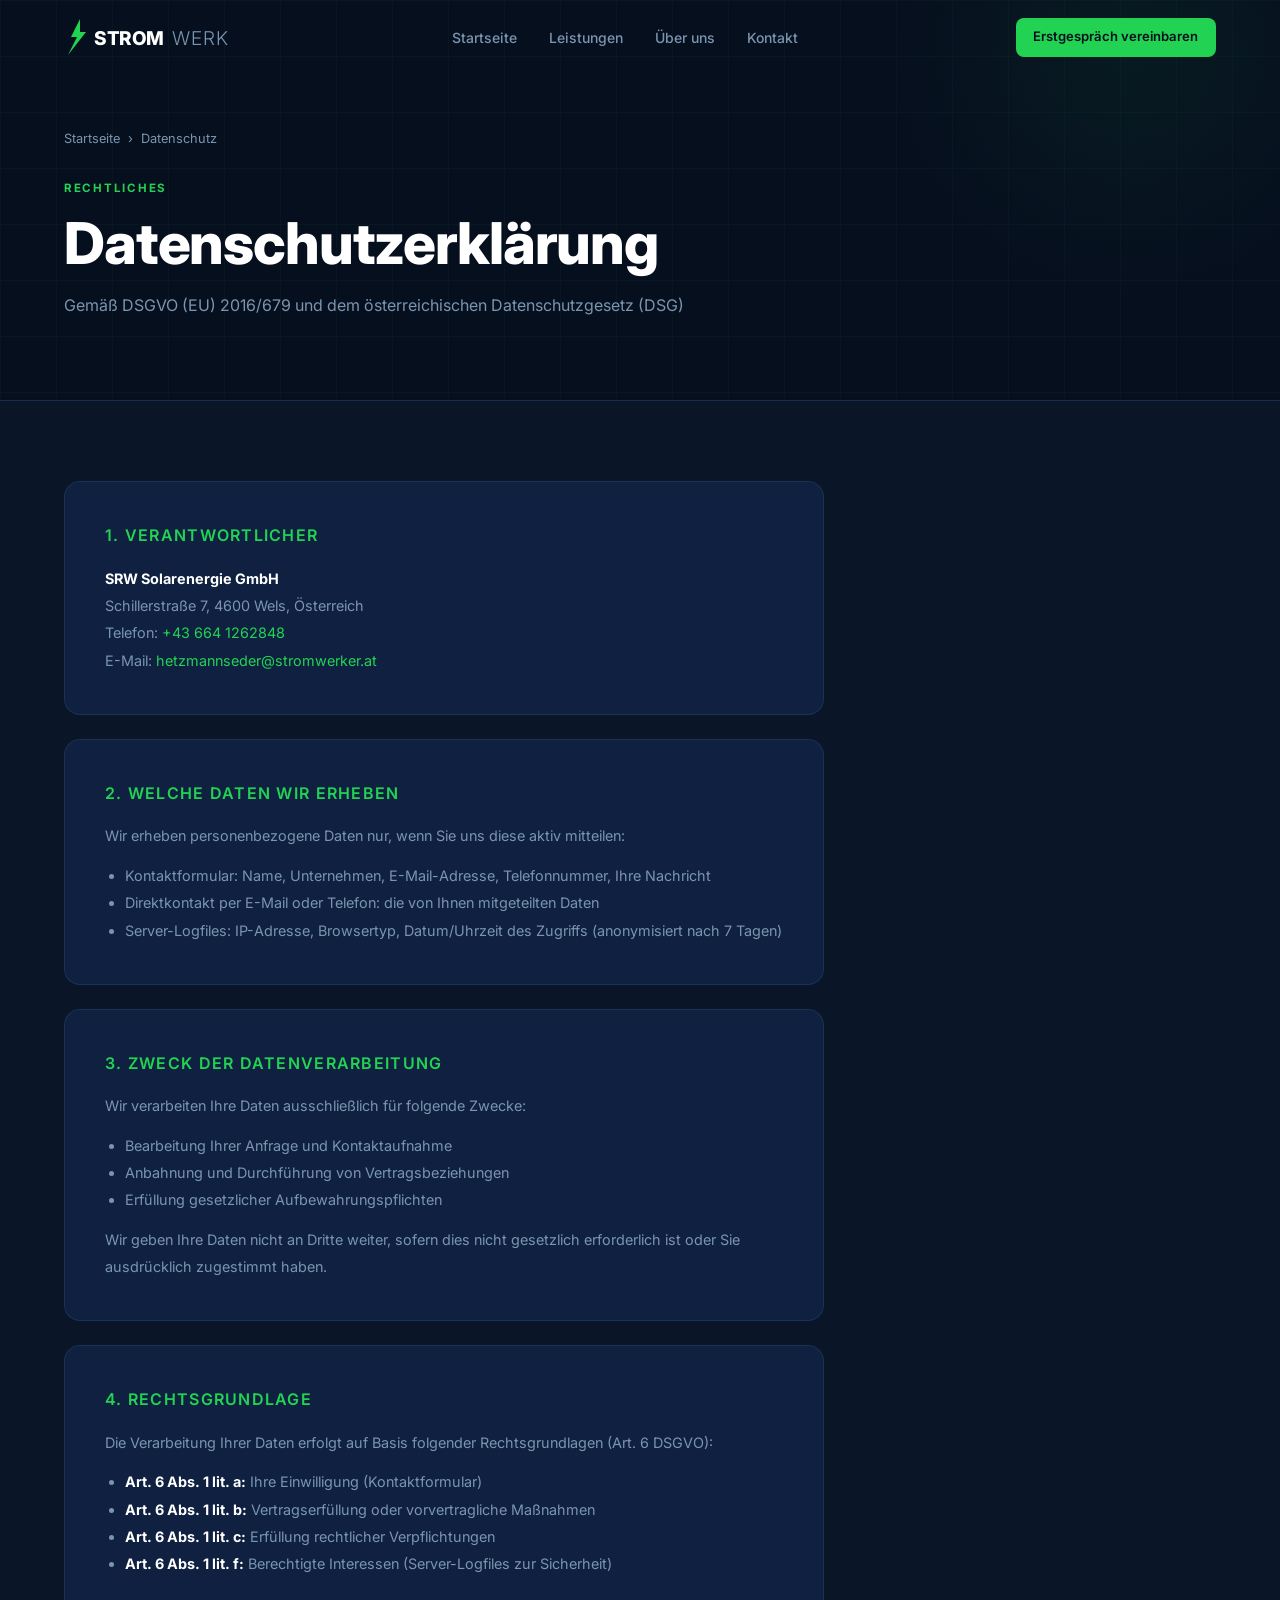
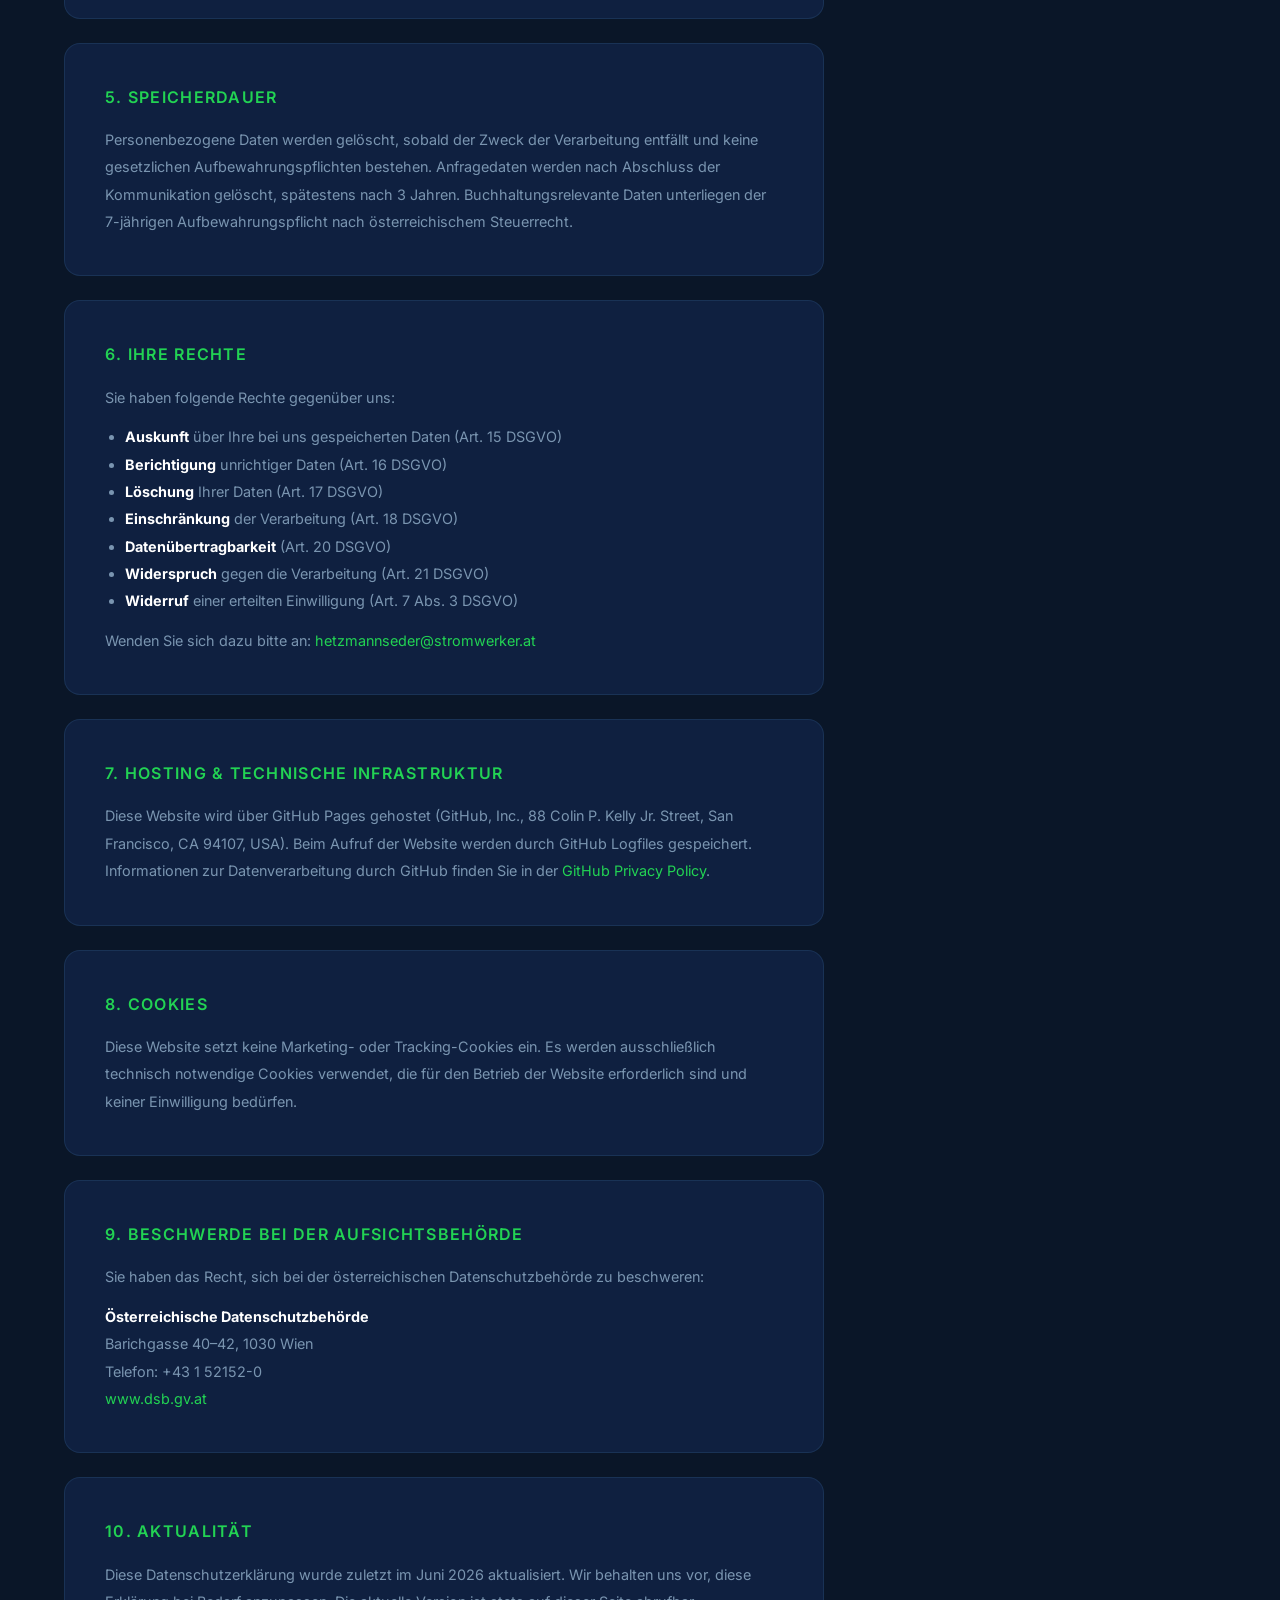
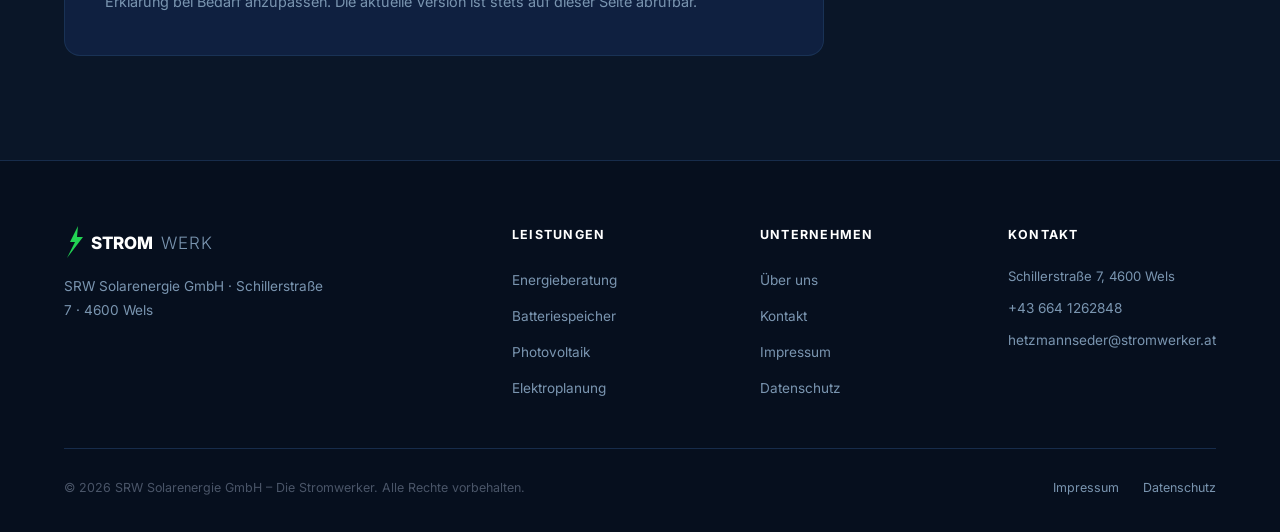
==== datenschutz.html @ 0c124a94 "Initial STROMWERK website" ====
<!DOCTYPE html>
<html lang="de">
<head>
  <meta charset="UTF-8">
  <meta name="viewport" content="width=device-width, initial-scale=1.0">
  <title>Datenschutzerklärung – STROMWERK | SRW Solarenergie GmbH</title>
  <meta name="robots" content="noindex, nofollow">
  <link rel="stylesheet" href="css/style.css">
  <link rel="preconnect" href="https://fonts.googleapis.com">
  <link rel="preconnect" href="https://fonts.gstatic.com" crossorigin>
</head>
<body>

<!-- ── NAVBAR ──────────────────────────────────── -->
<nav class="navbar">
  <div class="container">
    <a href="index.html" class="logo" aria-label="STROMWERK Startseite">
      <svg width="170" height="38" viewBox="0 0 170 38" fill="none" xmlns="http://www.w3.org/2000/svg" aria-hidden="true">
        <polygon points="16,1 7,19 13,19 4,37 22,14 16,14" fill="#22d353"/>
        <text x="30" y="27" font-family="Inter,system-ui,sans-serif" font-weight="800" font-size="19" fill="#ffffff" letter-spacing="-0.5">STROM</text>
        <text x="108" y="27" font-family="Inter,system-ui,sans-serif" font-weight="300" font-size="19" fill="#7a95b0" letter-spacing="1">WERK</text>
      </svg>
    </a>
    <ul class="nav-links">
      <li><a href="index.html">Startseite</a></li>
      <li><a href="leistungen.html">Leistungen</a></li>
      <li><a href="ueber-uns.html">Über uns</a></li>
      <li><a href="kontakt.html">Kontakt</a></li>
    </ul>
    <div class="nav-right">
      <a href="kontakt.html" class="btn btn-primary btn-sm">Erstgespräch vereinbaren</a>
    </div>
    <button class="hamburger" aria-label="Menü öffnen">
      <span></span><span></span><span></span>
    </button>
  </div>
</nav>
<div class="mobile-menu">
  <ul class="nav-links">
    <li><a href="index.html">Startseite</a></li>
    <li><a href="leistungen.html">Leistungen</a></li>
    <li><a href="ueber-uns.html">Über uns</a></li>
    <li><a href="kontakt.html">Kontakt</a></li>
  </ul>
  <a href="kontakt.html" class="btn btn-primary">Erstgespräch vereinbaren</a>
</div>

<!-- ── PAGE HERO ───────────────────────────────── -->
<section class="page-hero">
  <div class="container">
    <div class="breadcrumb">
      <a href="index.html">Startseite</a>
      <span>›</span>
      <span>Datenschutz</span>
    </div>
    <span class="section-label">Rechtliches</span>
    <h1>Datenschutzerklärung</h1>
    <p style="color:var(--text-muted);margin-top:1rem;">Gemäß DSGVO (EU) 2016/679 und dem österreichischen Datenschutzgesetz (DSG)</p>
  </div>
</section>

<!-- ── DATENSCHUTZ CONTENT ─────────────────────── -->
<section style="background:var(--navy-800);">
  <div class="container">
    <div style="max-width:760px;">

      <div class="legal-card">
        <h3>1. Verantwortlicher</h3>
        <p>
          <strong style="color:#fff;">SRW Solarenergie GmbH</strong><br>
          Schillerstraße 7, 4600 Wels, Österreich<br>
          Telefon: <a href="tel:+436641262848">+43 664 1262848</a><br>
          E-Mail: <a href="mailto:hetzmannseder@stromwerker.at">hetzmannseder@stromwerker.at</a>
        </p>
      </div>

      <div class="legal-card">
        <h3>2. Welche Daten wir erheben</h3>
        <p>Wir erheben personenbezogene Daten nur, wenn Sie uns diese aktiv mitteilen:</p>
        <ul style="margin-top:.75rem;">
          <li>Kontaktformular: Name, Unternehmen, E-Mail-Adresse, Telefonnummer, Ihre Nachricht</li>
          <li>Direktkontakt per E-Mail oder Telefon: die von Ihnen mitgeteilten Daten</li>
          <li>Server-Logfiles: IP-Adresse, Browsertyp, Datum/Uhrzeit des Zugriffs (anonymisiert nach 7 Tagen)</li>
        </ul>
      </div>

      <div class="legal-card">
        <h3>3. Zweck der Datenverarbeitung</h3>
        <p>Wir verarbeiten Ihre Daten ausschließlich für folgende Zwecke:</p>
        <ul style="margin-top:.75rem;">
          <li>Bearbeitung Ihrer Anfrage und Kontaktaufnahme</li>
          <li>Anbahnung und Durchführung von Vertragsbeziehungen</li>
          <li>Erfüllung gesetzlicher Aufbewahrungspflichten</li>
        </ul>
        <p style="margin-top:.75rem;">Wir geben Ihre Daten nicht an Dritte weiter, sofern dies nicht gesetzlich erforderlich ist oder Sie ausdrücklich zugestimmt haben.</p>
      </div>

      <div class="legal-card">
        <h3>4. Rechtsgrundlage</h3>
        <p>Die Verarbeitung Ihrer Daten erfolgt auf Basis folgender Rechtsgrundlagen (Art. 6 DSGVO):</p>
        <ul style="margin-top:.75rem;">
          <li><strong style="color:#fff;">Art. 6 Abs. 1 lit. a:</strong> Ihre Einwilligung (Kontaktformular)</li>
          <li><strong style="color:#fff;">Art. 6 Abs. 1 lit. b:</strong> Vertragserfüllung oder vorvertragliche Maßnahmen</li>
          <li><strong style="color:#fff;">Art. 6 Abs. 1 lit. c:</strong> Erfüllung rechtlicher Verpflichtungen</li>
          <li><strong style="color:#fff;">Art. 6 Abs. 1 lit. f:</strong> Berechtigte Interessen (Server-Logfiles zur Sicherheit)</li>
        </ul>
      </div>

      <div class="legal-card">
        <h3>5. Speicherdauer</h3>
        <p>Personenbezogene Daten werden gelöscht, sobald der Zweck der Verarbeitung entfällt und keine gesetzlichen Aufbewahrungspflichten bestehen. Anfragedaten werden nach Abschluss der Kommunikation gelöscht, spätestens nach 3 Jahren. Buchhaltungsrelevante Daten unterliegen der 7-jährigen Aufbewahrungspflicht nach österreichischem Steuerrecht.</p>
      </div>

      <div class="legal-card">
        <h3>6. Ihre Rechte</h3>
        <p>Sie haben folgende Rechte gegenüber uns:</p>
        <ul style="margin-top:.75rem;">
          <li><strong style="color:#fff;">Auskunft</strong> über Ihre bei uns gespeicherten Daten (Art. 15 DSGVO)</li>
          <li><strong style="color:#fff;">Berichtigung</strong> unrichtiger Daten (Art. 16 DSGVO)</li>
          <li><strong style="color:#fff;">Löschung</strong> Ihrer Daten (Art. 17 DSGVO)</li>
          <li><strong style="color:#fff;">Einschränkung</strong> der Verarbeitung (Art. 18 DSGVO)</li>
          <li><strong style="color:#fff;">Datenübertragbarkeit</strong> (Art. 20 DSGVO)</li>
          <li><strong style="color:#fff;">Widerspruch</strong> gegen die Verarbeitung (Art. 21 DSGVO)</li>
          <li><strong style="color:#fff;">Widerruf</strong> einer erteilten Einwilligung (Art. 7 Abs. 3 DSGVO)</li>
        </ul>
        <p style="margin-top:.75rem;">Wenden Sie sich dazu bitte an: <a href="mailto:hetzmannseder@stromwerker.at">hetzmannseder@stromwerker.at</a></p>
      </div>

      <div class="legal-card">
        <h3>7. Hosting & Technische Infrastruktur</h3>
        <p>Diese Website wird über GitHub Pages gehostet (GitHub, Inc., 88 Colin P. Kelly Jr. Street, San Francisco, CA 94107, USA). Beim Aufruf der Website werden durch GitHub Logfiles gespeichert. Informationen zur Datenverarbeitung durch GitHub finden Sie in der <a href="https://docs.github.com/en/site-policy/privacy-policies/github-privacy-statement" target="_blank" rel="noopener">GitHub Privacy Policy</a>.</p>
      </div>

      <div class="legal-card">
        <h3>8. Cookies</h3>
        <p>Diese Website setzt keine Marketing- oder Tracking-Cookies ein. Es werden ausschließlich technisch notwendige Cookies verwendet, die für den Betrieb der Website erforderlich sind und keiner Einwilligung bedürfen.</p>
      </div>

      <div class="legal-card">
        <h3>9. Beschwerde bei der Aufsichtsbehörde</h3>
        <p>Sie haben das Recht, sich bei der österreichischen Datenschutzbehörde zu beschweren:</p>
        <p style="margin-top:.75rem;">
          <strong style="color:#fff;">Österreichische Datenschutzbehörde</strong><br>
          Barichgasse 40–42, 1030 Wien<br>
          Telefon: +43 1 52152-0<br>
          <a href="https://www.dsb.gv.at" target="_blank" rel="noopener">www.dsb.gv.at</a>
        </p>
      </div>

      <div class="legal-card">
        <h3>10. Aktualität</h3>
        <p>Diese Datenschutzerklärung wurde zuletzt im Juni 2026 aktualisiert. Wir behalten uns vor, diese Erklärung bei Bedarf anzupassen. Die aktuelle Version ist stets auf dieser Seite abrufbar.</p>
      </div>

    </div>
  </div>
</section>

<!-- ── FOOTER ──────────────────────────────────── -->
<footer class="footer">
  <div class="container">
    <div class="footer-grid">
      <div class="footer-brand">
        <a href="index.html" class="logo">
          <svg width="150" height="34" viewBox="0 0 150 34" fill="none" aria-hidden="true">
            <polygon points="14,1 6,17 11,17 3,33 19,12 13,12" fill="#22d353"/>
            <text x="27" y="24" font-family="Inter,system-ui" font-weight="800" font-size="17" fill="#ffffff">STROM</text>
            <text x="97" y="24" font-family="Inter,system-ui" font-weight="300" font-size="17" fill="#7a95b0" letter-spacing="1">WERK</text>
          </svg>
        </a>
        <p>SRW Solarenergie GmbH · Schillerstraße 7 · 4600 Wels</p>
      </div>
      <div class="footer-col">
        <h5>Leistungen</h5>
        <ul>
          <li><a href="leistungen.html#energieberatung">Energieberatung</a></li>
          <li><a href="leistungen.html#batteriespeicher">Batteriespeicher</a></li>
          <li><a href="leistungen.html#photovoltaik">Photovoltaik</a></li>
          <li><a href="leistungen.html#elektroplanung">Elektroplanung</a></li>
        </ul>
      </div>
      <div class="footer-col">
        <h5>Unternehmen</h5>
        <ul>
          <li><a href="ueber-uns.html">Über uns</a></li>
          <li><a href="kontakt.html">Kontakt</a></li>
          <li><a href="impressum.html">Impressum</a></li>
          <li><a href="datenschutz.html">Datenschutz</a></li>
        </ul>
      </div>
      <div class="footer-col">
        <h5>Kontakt</h5>
        <ul class="footer-contact-list">
          <li>Schillerstraße 7, 4600 Wels</li>
          <li><a href="tel:+436641262848">+43 664 1262848</a></li>
          <li><a href="mailto:hetzmannseder@stromwerker.at">hetzmannseder@stromwerker.at</a></li>
        </ul>
      </div>
    </div>
    <div class="footer-bottom">
      <p>© 2026 SRW Solarenergie GmbH – Die Stromwerker. Alle Rechte vorbehalten.</p>
      <div class="footer-legal">
        <a href="impressum.html">Impressum</a>
        <a href="datenschutz.html">Datenschutz</a>
      </div>
    </div>
  </div>
</footer>

<script src="js/main.js" defer></script>
</body>
</html>
---- css/style.css ----
/* ============================================================
   STROMWERK – Shared Stylesheet
   SRW Solarenergie GmbH | stromwerker.at
   Design: Dark Navy / Anthracite / Electric Green
   ============================================================ */

@import url('https://fonts.googleapis.com/css2?family=Inter:wght@300;400;500;600;700;800&display=swap');

:root {
  --navy-900:   #060f1e;
  --navy-800:   #0a1628;
  --navy-700:   #0f2040;
  --navy-600:   #152537;
  --navy-500:   #1e3a5f;
  --anthracite: #2d3748;
  --ant-light:  #4a5568;
  --green:      #22d353;
  --green-lite: #4ade80;
  --green-dark: #16a34a;
  --green-glow: rgba(34,211,83,.12);
  --green-border: rgba(34,211,83,.25);
  --red-glow:   rgba(255,90,90,.1);
  --white:      #ffffff;
  --gray-100:   #f8fafc;
  --gray-200:   #e2e8f0;
  --text:       #c8d8e8;
  --text-muted: #7a95b0;
  --border:     rgba(30,58,95,.7);
  --radius:     8px;
  --radius-lg:  16px;
  --shadow:     0 4px 30px rgba(0,0,0,.35);
  --shadow-g:   0 0 40px rgba(34,211,83,.18);
  --t:          .3s ease;
  --font:       'Inter', -apple-system, BlinkMacSystemFont, sans-serif;
  --max:        1200px;
}

*, *::before, *::after { margin:0; padding:0; box-sizing:border-box; }

html { scroll-behavior:smooth; font-size:16px; }

body {
  font-family:var(--font);
  background:var(--navy-800);
  color:var(--text);
  line-height:1.65;
  overflow-x:hidden;
}

/* ── Typography ─────────────────────────────── */
h1 { font-size:clamp(2rem,5vw,3.6rem); font-weight:800; line-height:1.1; color:#fff; letter-spacing:-0.02em; }
h2 { font-size:clamp(1.5rem,3vw,2.25rem); font-weight:700; line-height:1.2; color:#fff; }
h3 { font-size:1.2rem; font-weight:600; color:#fff; }
h4 { font-size:.95rem; font-weight:600; color:#fff; }
p  { color:var(--text-muted); line-height:1.8; }
a  { color:var(--green); text-decoration:none; transition:var(--t); }
a:hover { color:var(--green-lite); }

/* ── Layout ─────────────────────────────────── */
.container { max-width:var(--max); margin:0 auto; padding:0 1.5rem; }
section { padding:5rem 0; }

.section-label {
  display:inline-block;
  font-size:.72rem; font-weight:700; letter-spacing:.15em; text-transform:uppercase;
  color:var(--green); margin-bottom:.875rem;
}
.section-title  { color:#fff; margin-bottom:.875rem; }
.section-sub    { font-size:1.05rem; color:var(--text-muted); max-width:580px; margin-bottom:3rem; }
.text-center    { text-align:center; }
.text-center .section-sub { margin-left:auto; margin-right:auto; }

/* ── Buttons ─────────────────────────────────── */
.btn {
  display:inline-flex; align-items:center; gap:.5rem;
  padding:.875rem 1.875rem; border-radius:var(--radius);
  font-weight:600; font-size:.9rem; cursor:pointer;
  transition:var(--t); border:none; text-decoration:none; white-space:nowrap;
}
.btn-primary  { background:var(--green); color:var(--navy-900); }
.btn-primary:hover { background:var(--green-lite); color:var(--navy-900); transform:translateY(-2px); box-shadow:var(--shadow-g); }
.btn-outline  { background:transparent; color:#fff; border:1.5px solid rgba(255,255,255,.25); }
.btn-outline:hover { border-color:var(--green); color:var(--green); transform:translateY(-2px); }
.btn-ghost    { background:var(--green-glow); color:var(--green); border:1px solid var(--green-border); }
.btn-ghost:hover { background:var(--green); color:var(--navy-900); }
.btn-sm       { padding:.55rem 1.1rem; font-size:.82rem; }

/* ── Navbar ──────────────────────────────────── */
.navbar {
  position:fixed; top:0; left:0; right:0; z-index:200;
  padding:1.1rem 0; transition:var(--t);
}
.navbar.scrolled {
  background:rgba(6,15,30,.96);
  backdrop-filter:blur(20px);
  border-bottom:1px solid var(--border);
  padding:.75rem 0;
}
.navbar .container { display:flex; align-items:center; justify-content:space-between; gap:2rem; }
.logo { display:flex; align-items:center; text-decoration:none; flex-shrink:0; }
.nav-links { display:flex; align-items:center; gap:2rem; list-style:none; }
.nav-links a { color:var(--text-muted); font-size:.875rem; font-weight:500; }
.nav-links a:hover, .nav-links a.active { color:#fff; }
.nav-right { display:flex; align-items:center; gap:1rem; }

.hamburger {
  display:none; background:none; border:none; cursor:pointer; padding:.4rem;
  flex-direction:column; gap:5px;
}
.hamburger span { display:block; width:22px; height:2px; background:#fff; border-radius:2px; transition:var(--t); }
.hamburger.open span:nth-child(1) { transform:translateY(7px) rotate(45deg); }
.hamburger.open span:nth-child(2) { opacity:0; }
.hamburger.open span:nth-child(3) { transform:translateY(-7px) rotate(-45deg); }

/* Mobile menu overlay */
.mobile-menu {
  display:none; position:fixed; inset:0; z-index:199;
  background:var(--navy-900); padding:5.5rem 1.5rem 2rem;
  flex-direction:column;
}
.mobile-menu.open { display:flex; }
.mobile-menu .nav-links { flex-direction:column; align-items:flex-start; gap:0; width:100%; }
.mobile-menu .nav-links a { display:block; padding:1.1rem 0; font-size:1.15rem; color:#fff; border-bottom:1px solid var(--border); width:100%; }
.mobile-menu .btn { margin-top:2rem; width:100%; justify-content:center; }

/* ── Hero ────────────────────────────────────── */
.hero {
  position:relative; min-height:100vh;
  display:flex; align-items:center;
  background:var(--navy-900); overflow:hidden; padding-top:5rem;
}
.hero-bg { position:absolute; inset:0; z-index:0; pointer-events:none; }
.hero-grid {
  position:absolute; inset:0;
  background-image:
    linear-gradient(rgba(34,211,83,.045) 1px, transparent 1px),
    linear-gradient(90deg, rgba(34,211,83,.045) 1px, transparent 1px);
  background-size:64px 64px;
}
.hero-glow {
  position:absolute; inset:0;
  background:
    radial-gradient(ellipse 60% 60% at 10% 60%, rgba(34,211,83,.08) 0%, transparent 70%),
    radial-gradient(ellipse 50% 70% at 90% 10%, rgba(15,32,64,.9) 0%, transparent 60%),
    linear-gradient(150deg, var(--navy-900) 0%, #0a1e38 100%);
}
.hero-orb {
  position:absolute; border-radius:50%;
  background:radial-gradient(circle, rgba(34,211,83,.15) 0%, transparent 70%);
}
.hero-orb-1 { width:600px; height:600px; top:-100px; right:-100px; }
.hero-orb-2 { width:400px; height:400px; bottom:-50px; left:5%; opacity:.5; }

.hero .container { position:relative; z-index:1; padding-top:2rem; padding-bottom:2rem; }
.hero-inner { display:grid; grid-template-columns:1fr 1fr; gap:4rem; align-items:center; }

.hero-badge {
  display:inline-flex; align-items:center; gap:.6rem;
  background:var(--green-glow); border:1px solid var(--green-border);
  padding:.4rem 1rem; border-radius:100px;
  font-size:.75rem; font-weight:700; color:var(--green); letter-spacing:.06em;
  text-transform:uppercase; margin-bottom:1.5rem;
}
.hero-badge::before {
  content:''; width:7px; height:7px; background:var(--green);
  border-radius:50%; animation:dot-pulse 2s infinite;
}
@keyframes dot-pulse {
  0%,100% { opacity:1; transform:scale(1); }
  50%      { opacity:.4; transform:scale(1.5); }
}

.hero h1 { margin-bottom:1.5rem; }
.hero h1 em { color:var(--green); font-style:normal; }

.hero-sub { font-size:1.1rem; max-width:520px; margin-bottom:2.5rem; line-height:1.85; }
.hero-actions { display:flex; gap:1rem; flex-wrap:wrap; margin-bottom:3.5rem; }

.hero-stats { display:flex; gap:2.5rem; flex-wrap:wrap; }
.hero-stat { border-left:2px solid var(--green); padding-left:1rem; }
.stat-val { font-size:2rem; font-weight:800; color:#fff; line-height:1; }
.stat-lbl { font-size:.75rem; color:var(--text-muted); margin-top:.2rem; }

/* Hero visual / right side */
.hero-visual { position:relative; }
.energy-card {
  background:rgba(15,32,64,.8);
  border:1px solid var(--border);
  border-radius:var(--radius-lg);
  padding:1.75rem;
  backdrop-filter:blur(12px);
  margin-bottom:1rem;
}
.energy-card:hover { border-color:var(--green-border); }
.energy-card-header { display:flex; justify-content:space-between; align-items:center; margin-bottom:1.25rem; }
.energy-card-title { font-size:.8rem; font-weight:600; color:var(--text-muted); text-transform:uppercase; letter-spacing:.08em; }
.energy-card-badge { background:var(--green-glow); color:var(--green); font-size:.7rem; font-weight:700; padding:.25rem .6rem; border-radius:100px; border:1px solid var(--green-border); }
.energy-bar-row { display:flex; align-items:center; gap:.75rem; margin-bottom:.6rem; }
.energy-bar-label { font-size:.75rem; color:var(--text-muted); width:90px; flex-shrink:0; }
.energy-bar-track { flex:1; height:6px; background:rgba(255,255,255,.07); border-radius:3px; overflow:hidden; }
.energy-bar-fill { height:100%; border-radius:3px; background:linear-gradient(90deg, var(--green), var(--green-lite)); animation:bar-grow 1.5s ease forwards; transform-origin:left; }
@keyframes bar-grow { from { transform:scaleX(0); } to { transform:scaleX(1); } }
.energy-bar-val { font-size:.75rem; font-weight:600; color:#fff; width:35px; text-align:right; }

.savings-card {
  background:linear-gradient(135deg, rgba(34,211,83,.15), rgba(34,211,83,.05));
  border:1px solid var(--green-border);
  border-radius:var(--radius);
  padding:1.25rem;
  display:flex; align-items:center; gap:1rem;
}
.savings-icon { font-size:1.75rem; }
.savings-label { font-size:.8rem; color:var(--text-muted); }
.savings-value { font-size:1.4rem; font-weight:800; color:var(--green); }

/* ── Problem section ──────────────────────────── */
.problems { background:var(--navy-700); border-top:1px solid var(--border); border-bottom:1px solid var(--border); }
.problem-grid { display:grid; grid-template-columns:repeat(2,1fr); gap:1rem; }
.problem-item {
  display:flex; align-items:flex-start; gap:1rem;
  padding:1.5rem; background:rgba(6,15,30,.5);
  border:1px solid var(--border); border-radius:var(--radius);
  transition:var(--t);
}
.problem-item:hover { border-color:rgba(255,90,90,.2); }
.problem-dot { width:36px; height:36px; background:rgba(255,90,90,.1); border-radius:var(--radius); display:flex; align-items:center; justify-content:center; flex-shrink:0; }
.problem-item h4 { margin-bottom:.25rem; }

/* ── Services ─────────────────────────────────── */
.services-grid { display:grid; grid-template-columns:repeat(2,1fr); gap:1.5rem; }
.service-card {
  background:var(--navy-700); border:1px solid var(--border);
  border-radius:var(--radius-lg); padding:2rem;
  transition:var(--t); cursor:default;
}
.service-card:hover { border-color:var(--green-border); transform:translateY(-4px); box-shadow:var(--shadow-g); }
.card-icon {
  width:52px; height:52px; background:var(--green-glow);
  border:1px solid var(--green-border); border-radius:var(--radius);
  display:flex; align-items:center; justify-content:center;
  color:var(--green); margin-bottom:1.25rem;
}
.card-title { color:#fff; margin-bottom:.6rem; }
.card-list { list-style:none; margin-top:1rem; }
.card-list li {
  display:flex; align-items:flex-start; gap:.5rem;
  font-size:.82rem; color:var(--text-muted); padding:.3rem 0;
  border-bottom:1px solid rgba(30,58,95,.4);
}
.card-list li:last-child { border-bottom:none; }
.card-list li::before { content:'→'; color:var(--green); font-size:.75rem; margin-top:.1rem; flex-shrink:0; }
.card-link { display:inline-flex; align-items:center; gap:.35rem; font-size:.8rem; font-weight:600; color:var(--green); margin-top:1.25rem; }
.card-link:hover { color:var(--green-lite); gap:.6rem; }

/* ── Why STROMWERK ────────────────────────────── */
.why { background:var(--navy-900); }
.why-grid { display:grid; grid-template-columns:repeat(2,1fr); gap:1.5rem; }
.why-item {
  display:flex; gap:1.25rem; align-items:flex-start;
  background:var(--navy-700); border:1px solid var(--border);
  border-radius:var(--radius-lg); padding:1.75rem;
  transition:var(--t);
}
.why-item:hover { border-color:var(--green-border); }
.why-num {
  font-size:2.5rem; font-weight:800; color:var(--green);
  opacity:.25; line-height:1; flex-shrink:0; width:52px; font-variant-numeric:tabular-nums;
}
.why-item h3 { margin-bottom:.4rem; }

/* ── Process ──────────────────────────────────── */
.process { background:var(--navy-700); border-top:1px solid var(--border); border-bottom:1px solid var(--border); }
.process-steps { display:grid; grid-template-columns:repeat(3,1fr); gap:2rem; position:relative; }
.process-connector {
  position:absolute; top:32px; left:calc(16.66% + 32px); right:calc(16.66% + 32px);
  height:1px; background:linear-gradient(90deg, var(--green), transparent 50%, var(--green));
  z-index:0;
}
.process-step { position:relative; z-index:1; text-align:center; }
.step-num {
  width:64px; height:64px; background:var(--navy-800); border:2px solid var(--green);
  border-radius:50%; display:flex; align-items:center; justify-content:center;
  font-size:1.2rem; font-weight:800; color:var(--green); margin:0 auto 1.5rem;
}
.process-step h3 { margin-bottom:.5rem; }

/* ── Industries ───────────────────────────────── */
.industry-grid { display:grid; grid-template-columns:repeat(4,1fr); gap:1rem; }
.industry-card {
  background:var(--navy-700); border:1px solid var(--border);
  border-radius:var(--radius); padding:1.5rem; text-align:center; transition:var(--t);
}
.industry-card:hover { border-color:var(--green-border); background:var(--navy-600); transform:translateY(-3px); }
.industry-icon { font-size:2rem; display:block; margin-bottom:.75rem; }
.industry-card p { font-size:.83rem; color:#fff; }

/* ── CTA Block ────────────────────────────────── */
.cta-block {
  background:linear-gradient(135deg, var(--navy-700) 0%, var(--navy-900) 100%);
  border-top:1px solid var(--border); border-bottom:1px solid var(--border);
  text-align:center; padding:6rem 0;
}
.cta-block h2 { margin-bottom:.875rem; }
.cta-block .section-sub { margin-bottom:2.5rem; }
.cta-actions { display:flex; gap:1rem; justify-content:center; flex-wrap:wrap; }
.cta-note { font-size:.78rem; color:var(--text-muted); margin-top:1.25rem; }

/* ── Page Hero (inner pages) ──────────────────── */
.page-hero {
  background:var(--navy-900); padding:8rem 0 5rem;
  border-bottom:1px solid var(--border);
  position:relative; overflow:hidden;
}
.page-hero::before {
  content:''; position:absolute; inset:0;
  background-image:
    linear-gradient(rgba(34,211,83,.04) 1px, transparent 1px),
    linear-gradient(90deg, rgba(34,211,83,.04) 1px, transparent 1px);
  background-size:56px 56px;
}
.page-hero::after {
  content:''; position:absolute; top:-200px; right:-100px;
  width:500px; height:500px; border-radius:50%;
  background:radial-gradient(circle, rgba(34,211,83,.06) 0%, transparent 70%);
}
.page-hero .container { position:relative; z-index:1; }
.breadcrumb { display:flex; align-items:center; gap:.5rem; font-size:.8rem; color:var(--text-muted); margin-bottom:1.5rem; }
.breadcrumb a { color:var(--text-muted); }
.breadcrumb a:hover { color:var(--green); }
.breadcrumb span { color:var(--text-muted); }

/* ── Service Detail (Leistungen page) ─────────── */
.service-section { padding:4rem 0; border-bottom:1px solid var(--border); }
.service-section:last-child { border-bottom:none; }
.service-split { display:grid; grid-template-columns:1fr 1fr; gap:4rem; align-items:start; }
.service-icon-lg {
  width:76px; height:76px; background:var(--green-glow);
  border:1px solid var(--green-border); border-radius:var(--radius-lg);
  display:flex; align-items:center; justify-content:center;
  color:var(--green); margin-bottom:1.5rem;
}
.service-tag {
  display:inline-block; background:rgba(34,211,83,.08); border:1px solid var(--green-border);
  padding:.2rem .7rem; border-radius:100px; font-size:.7rem;
  color:var(--green); font-weight:700; letter-spacing:.06em; text-transform:uppercase; margin-bottom:1rem;
}
.sub-list { list-style:none; display:flex; flex-direction:column; gap:.5rem; margin-top:1.5rem; }
.sub-list li {
  display:flex; align-items:center; gap:.75rem;
  background:rgba(6,15,30,.4); border:1px solid var(--border);
  border-radius:var(--radius); padding:.875rem 1rem;
  font-size:.875rem; color:var(--text-muted); transition:var(--t);
}
.sub-list li:hover { border-color:var(--green-border); color:#fff; }
.sub-list li::before { content:''; width:8px; height:8px; background:var(--green); border-radius:50%; flex-shrink:0; }

.service-visual {
  background:var(--navy-700); border:1px solid var(--border);
  border-radius:var(--radius-lg); padding:2rem; height:100%; min-height:300px;
}
.metric-row { display:flex; justify-content:space-between; align-items:center; padding:.75rem 0; border-bottom:1px solid var(--border); }
.metric-row:last-child { border-bottom:none; }
.metric-label { font-size:.82rem; color:var(--text-muted); }
.metric-value { font-size:.9rem; font-weight:700; color:var(--green); }

/* ── About page ───────────────────────────────── */
.team-card {
  background:var(--navy-700); border:1px solid var(--border);
  border-radius:var(--radius-lg); padding:2rem;
  display:flex; gap:1.75rem; align-items:flex-start; transition:var(--t);
}
.team-card:hover { border-color:var(--green-border); }
.team-avatar {
  width:80px; height:80px; border-radius:50%;
  background:linear-gradient(135deg, var(--navy-500), var(--green-dark));
  display:flex; align-items:center; justify-content:center;
  font-size:1.75rem; font-weight:800; color:#fff; flex-shrink:0;
  border:2px solid var(--green-border);
}
.team-info .role { color:var(--green); font-size:.82rem; font-weight:600; margin:.25rem 0 .75rem; }
.team-info p { font-size:.9rem; }
.team-contact { margin-top:1rem; display:flex; flex-direction:column; gap:.35rem; }
.team-contact a { font-size:.82rem; color:var(--text-muted); display:flex; align-items:center; gap:.4rem; }
.team-contact a:hover { color:var(--green); }

.value-grid { display:grid; grid-template-columns:repeat(2,1fr); gap:1rem; }
.value-item {
  display:flex; gap:1rem; align-items:flex-start;
  background:var(--navy-700); border:1px solid var(--border);
  border-radius:var(--radius); padding:1.5rem; transition:var(--t);
}
.value-item:hover { border-color:var(--green-border); }
.value-icon { color:var(--green); flex-shrink:0; margin-top:2px; }
.value-item h4 { margin-bottom:.3rem; }

.partner-card {
  background:var(--navy-700); border:1px solid var(--border);
  border-radius:var(--radius-lg); padding:2.5rem;
  display:flex; gap:2.5rem; align-items:center; flex-wrap:wrap;
}
.partner-logo-box {
  background:var(--anthracite); border-radius:var(--radius);
  padding:1rem 2rem; font-size:1.25rem; font-weight:800; color:#fff; flex-shrink:0;
}

/* ── Contact page ─────────────────────────────── */
.contact-grid { display:grid; grid-template-columns:1fr 1fr; gap:4rem; align-items:start; }
.contact-info { display:flex; flex-direction:column; gap:1rem; }
.contact-item {
  display:flex; align-items:flex-start; gap:1rem;
  background:var(--navy-700); border:1px solid var(--border);
  border-radius:var(--radius); padding:1.25rem; transition:var(--t);
}
.contact-item:hover { border-color:var(--green-border); }
.ci-icon {
  width:44px; height:44px; background:var(--green-glow);
  border:1px solid var(--green-border); border-radius:var(--radius);
  display:flex; align-items:center; justify-content:center; color:var(--green); flex-shrink:0;
}
.contact-item h4 { font-size:.72rem; text-transform:uppercase; letter-spacing:.08em; color:var(--text-muted); margin-bottom:.25rem; }
.contact-item p { font-size:.9rem; color:#fff; }
.contact-item a { color:#fff; font-size:.9rem; }
.contact-item a:hover { color:var(--green); }

.form-card { background:var(--navy-700); border:1px solid var(--border); border-radius:var(--radius-lg); padding:2.5rem; }
.form-title { margin-bottom:.5rem; }
.form-desc { font-size:.9rem; margin-bottom:2rem; }
.form-row { display:grid; grid-template-columns:1fr 1fr; gap:1rem; }
.form-group { margin-bottom:1.1rem; }
.form-label { display:block; font-size:.8rem; font-weight:600; color:var(--text-muted); margin-bottom:.45rem; letter-spacing:.03em; }
.form-control {
  width:100%; background:rgba(6,15,30,.5); border:1px solid var(--border);
  border-radius:var(--radius); padding:.875rem 1rem;
  color:#fff; font-family:var(--font); font-size:.9rem; transition:var(--t); outline:none;
}
.form-control:focus { border-color:var(--green); box-shadow:0 0 0 3px rgba(34,211,83,.1); }
.form-control::placeholder { color:var(--text-muted); opacity:.6; }
select.form-control option { background:var(--navy-800); }
textarea.form-control { resize:vertical; min-height:130px; }
.form-submit { width:100%; margin-top:.5rem; justify-content:center; padding:1rem; }
.form-success {
  display:none; background:rgba(34,211,83,.1); border:1px solid var(--green-border);
  border-radius:var(--radius); padding:2rem; text-align:center; color:var(--green);
}
.form-success h3 { color:var(--green); margin-bottom:.5rem; }
.form-success p { color:var(--text-muted); }

.map-placeholder {
  background:var(--navy-700); border:1px solid var(--border);
  border-radius:var(--radius-lg); height:280px;
  display:flex; align-items:center; justify-content:center;
  flex-direction:column; gap:.75rem; margin-top:1rem;
  color:var(--text-muted); font-size:.875rem;
}
.map-placeholder svg { opacity:.4; }

/* ── Impressum / Legal ────────────────────────── */
.legal-card {
  background:var(--navy-700); border:1px solid var(--border);
  border-radius:var(--radius-lg); padding:2.5rem; margin-bottom:1.5rem;
}
.legal-card h3 { font-size:1rem; color:var(--green); margin-bottom:1rem; text-transform:uppercase; letter-spacing:.08em; }
.legal-card p, .legal-card li { font-size:.9rem; line-height:1.9; color:var(--text-muted); }
.legal-card ul { padding-left:1.25rem; }
.legal-card a { color:var(--green); }

/* ── Footer ───────────────────────────────────── */
.footer { background:var(--navy-900); border-top:1px solid var(--border); padding:4rem 0 2rem; }
.footer-grid { display:grid; grid-template-columns:2fr 1fr 1fr 1fr; gap:3rem; margin-bottom:3rem; }
.footer-brand p { font-size:.85rem; max-width:260px; line-height:1.75; margin-top:1rem; }
.footer-col h5 { color:#fff; font-size:.78rem; font-weight:700; letter-spacing:.1em; text-transform:uppercase; margin-bottom:1.25rem; }
.footer-col ul { list-style:none; display:flex; flex-direction:column; gap:.6rem; }
.footer-col ul li a { font-size:.85rem; color:var(--text-muted); }
.footer-col ul li a:hover { color:var(--green); }
.footer-contact-list { list-style:none; display:flex; flex-direction:column; gap:.6rem; }
.footer-contact-list li { font-size:.82rem; color:var(--text-muted); }
.footer-contact-list li a { color:var(--text-muted); }
.footer-contact-list li a:hover { color:var(--green); }
.footer-bottom {
  border-top:1px solid var(--border); padding-top:1.75rem;
  display:flex; align-items:center; justify-content:space-between; flex-wrap:wrap; gap:1rem;
}
.footer-bottom p { font-size:.78rem; color:var(--ant-light); }
.footer-legal { display:flex; gap:1.5rem; }
.footer-legal a { font-size:.78rem; color:var(--text-muted); }
.footer-legal a:hover { color:var(--green); }

/* ── Scroll animations ────────────────────────── */
.fade-up { opacity:0; transform:translateY(28px); transition:opacity .65s ease, transform .65s ease; }
.fade-up.in  { opacity:1; transform:translateY(0); }
.d1 { transition-delay:.1s; } .d2 { transition-delay:.2s; }
.d3 { transition-delay:.3s; } .d4 { transition-delay:.4s; }

/* ── Responsive ───────────────────────────────── */
@media (max-width:1024px) {
  .hero-inner { grid-template-columns:1fr; }
  .hero-visual { display:none; }
  .footer-grid { grid-template-columns:1fr 1fr; }
  .industry-grid { grid-template-columns:repeat(4,1fr); }
}
@media (max-width:768px) {
  section { padding:3rem 0; }
  .page-hero { padding:6rem 0 3rem; }
  .nav-links, .nav-right { display:none; }
  .hamburger { display:flex; }
  .hero-stats { gap:1.5rem; }
  .hero-actions { flex-direction:column; }
  .hero-actions .btn { width:100%; justify-content:center; }
  .problem-grid { grid-template-columns:1fr; }
  .services-grid { grid-template-columns:1fr; }
  .why-grid { grid-template-columns:1fr; }
  .process-steps { grid-template-columns:1fr; }
  .process-connector { display:none; }
  .industry-grid { grid-template-columns:repeat(2,1fr); }
  .service-split { grid-template-columns:1fr; gap:2rem; }
  .contact-grid { grid-template-columns:1fr; gap:2rem; }
  .form-row { grid-template-columns:1fr; }
  .value-grid { grid-template-columns:1fr; }
  .footer-grid { grid-template-columns:1fr; gap:2rem; }
  .footer-bottom { flex-direction:column; text-align:center; }
  .footer-legal { flex-wrap:wrap; justify-content:center; }
  .partner-card { flex-direction:column; }
  .team-card { flex-direction:column; }
  h1 { font-size:2rem; }
  h2 { font-size:1.5rem; }
}
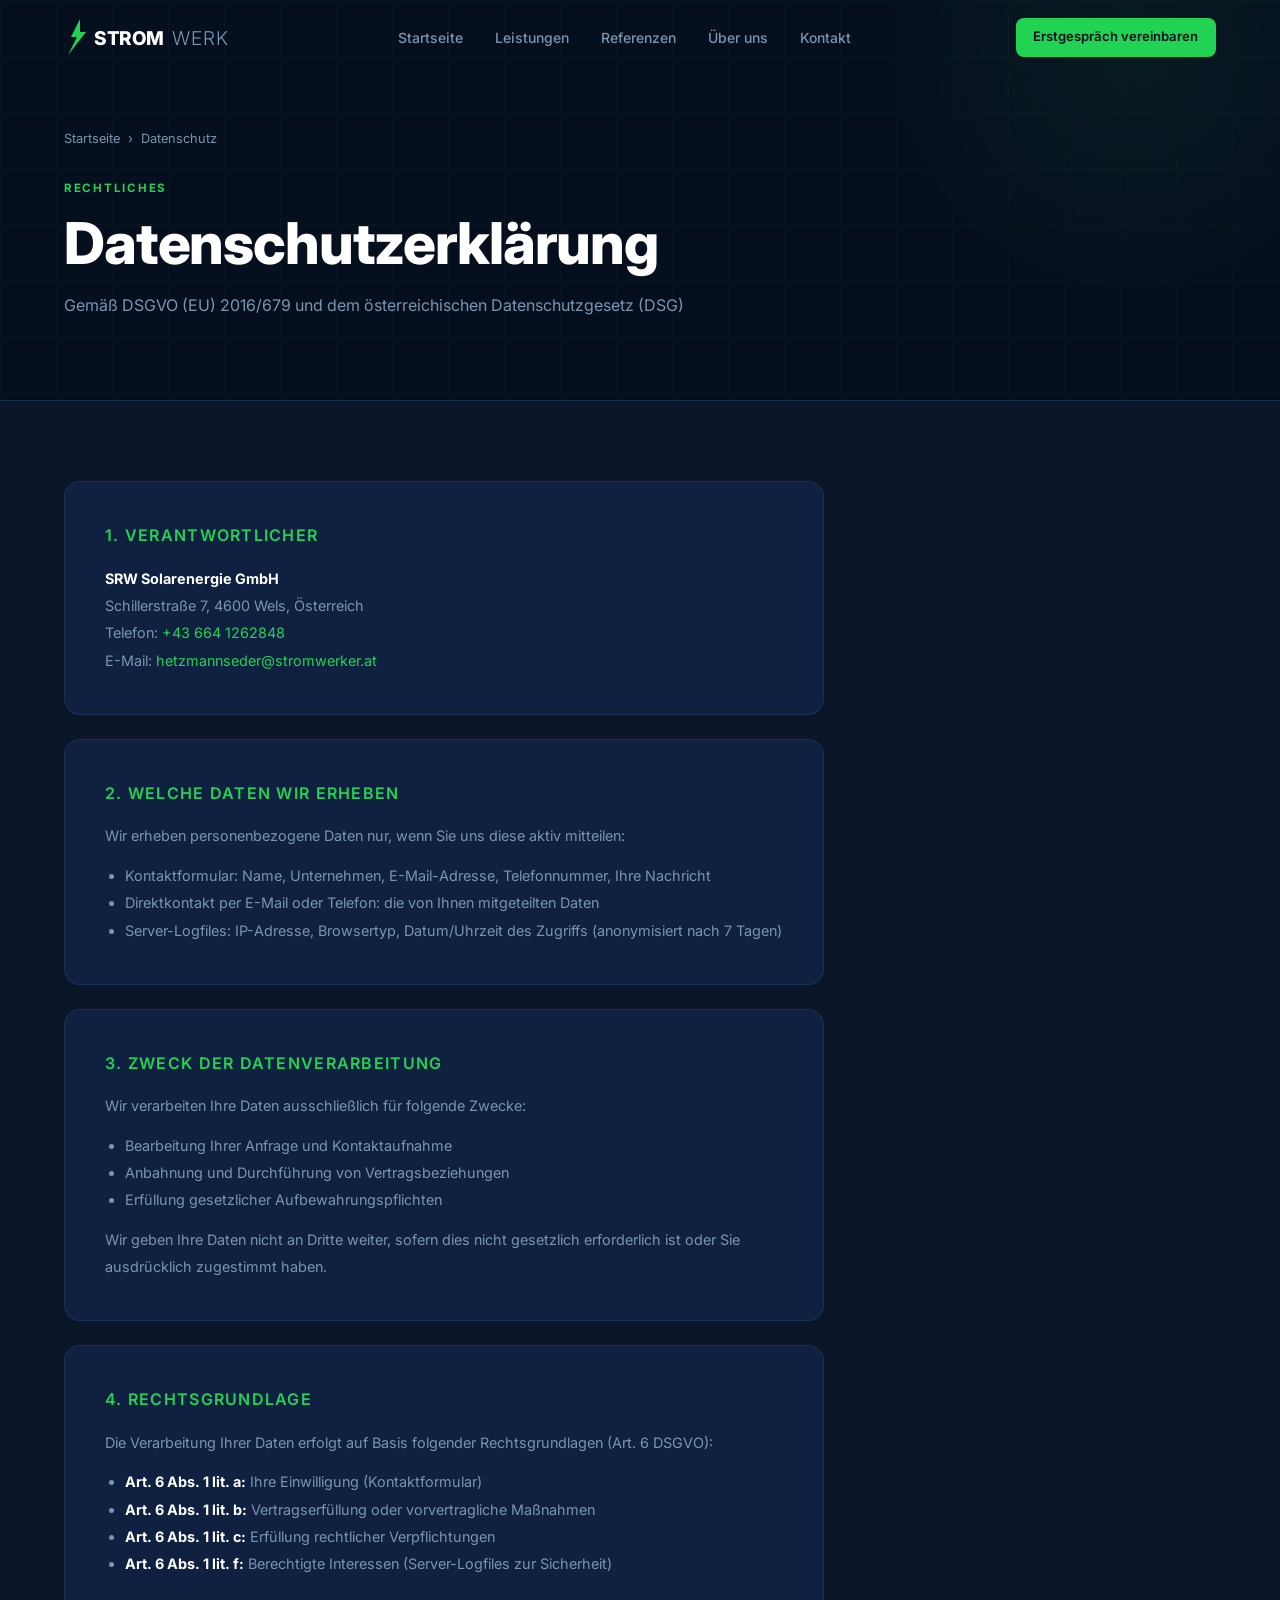
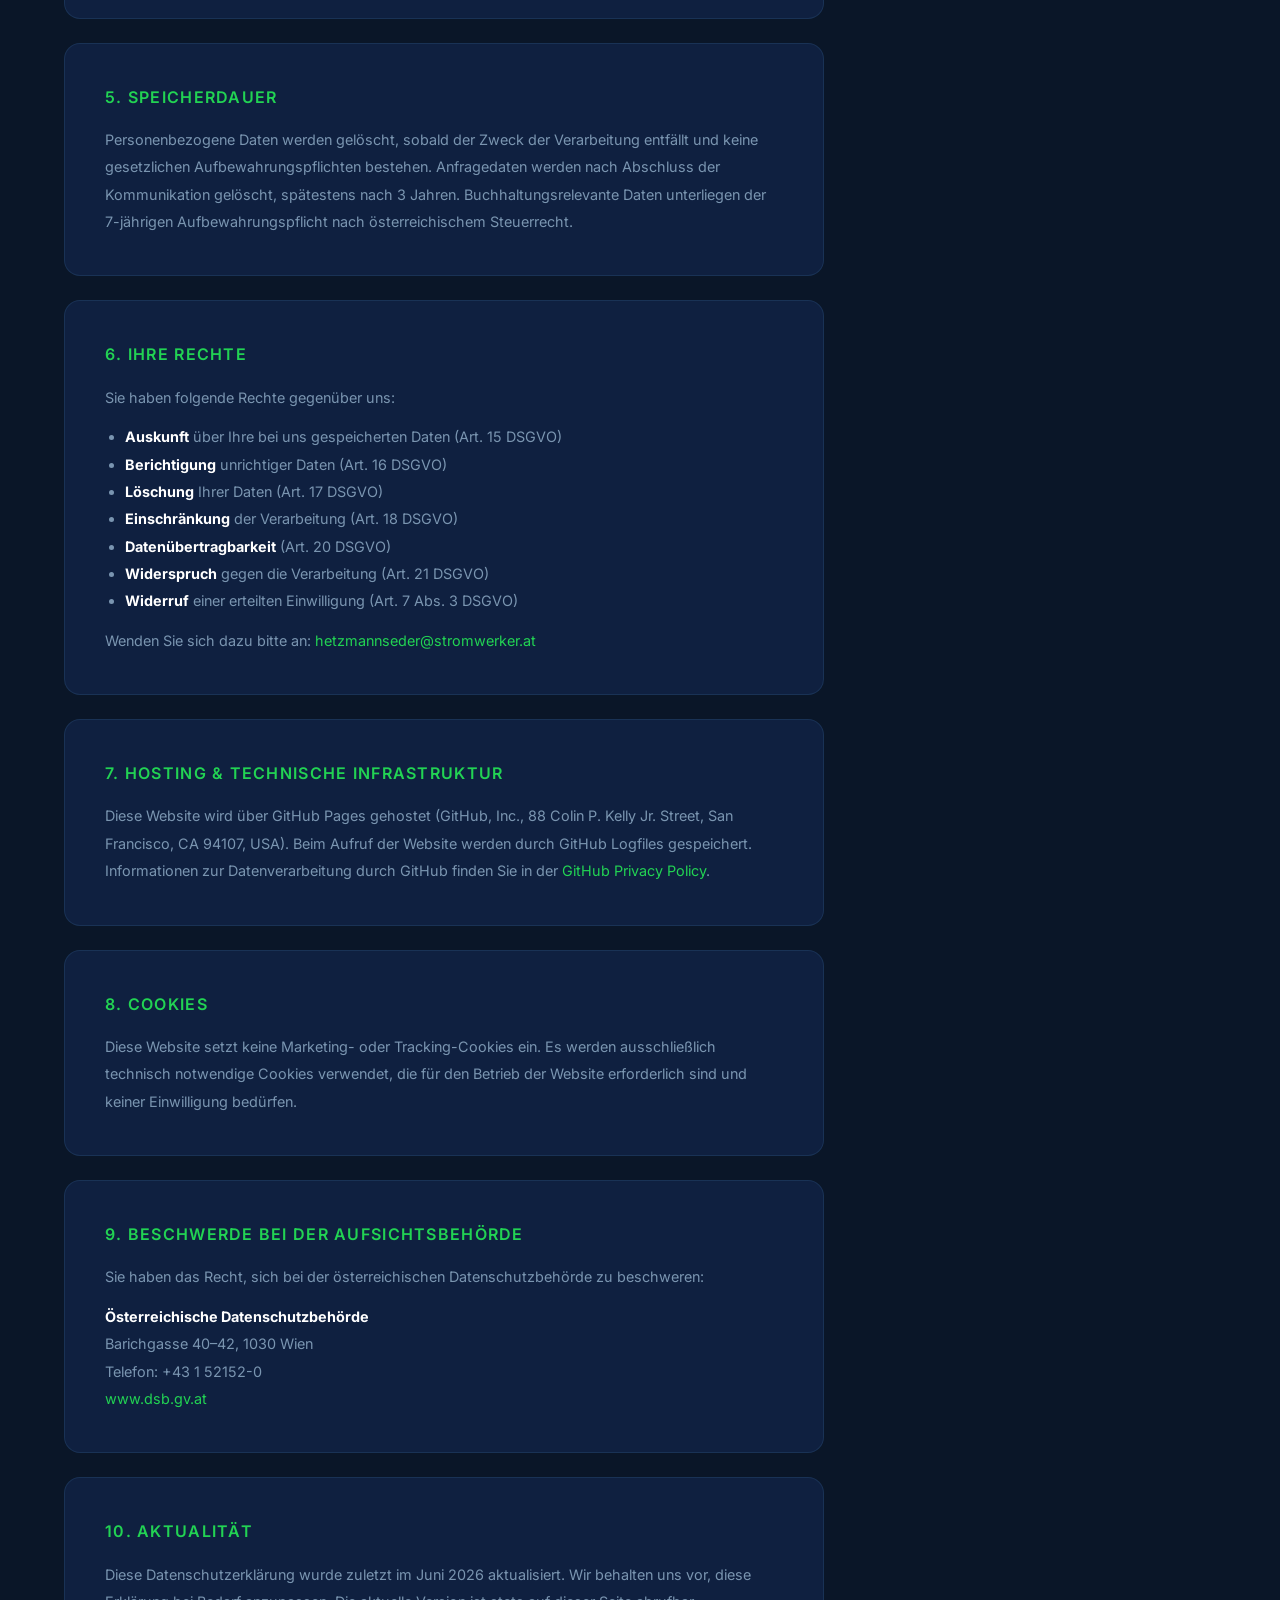
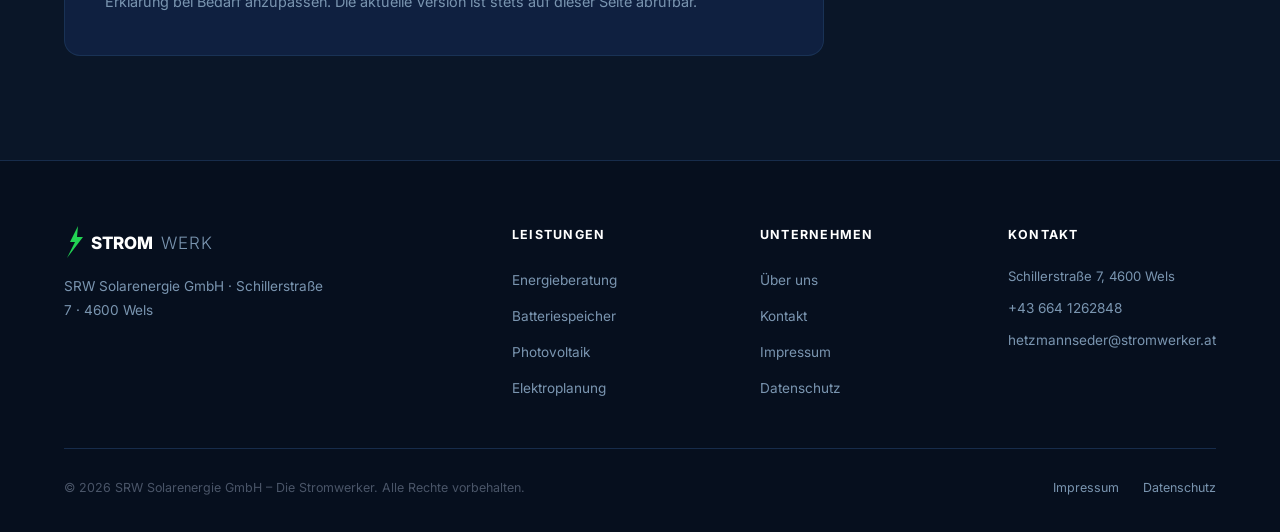
==== commit f3018a11: "Add Referenzen page, project gallery images, nav updates" ====
--- a/datenschutz.html
+++ b/datenschutz.html
@@ -24,6 +24,7 @@
     <ul class="nav-links">
       <li><a href="index.html">Startseite</a></li>
       <li><a href="leistungen.html">Leistungen</a></li>
+      <li><a href="referenzen.html">Referenzen</a></li>
       <li><a href="ueber-uns.html">Über uns</a></li>
       <li><a href="kontakt.html">Kontakt</a></li>
     </ul>
@@ -39,6 +40,7 @@
   <ul class="nav-links">
     <li><a href="index.html">Startseite</a></li>
     <li><a href="leistungen.html">Leistungen</a></li>
+    <li><a href="referenzen.html">Referenzen</a></li>
     <li><a href="ueber-uns.html">Über uns</a></li>
     <li><a href="kontakt.html">Kontakt</a></li>
   </ul>
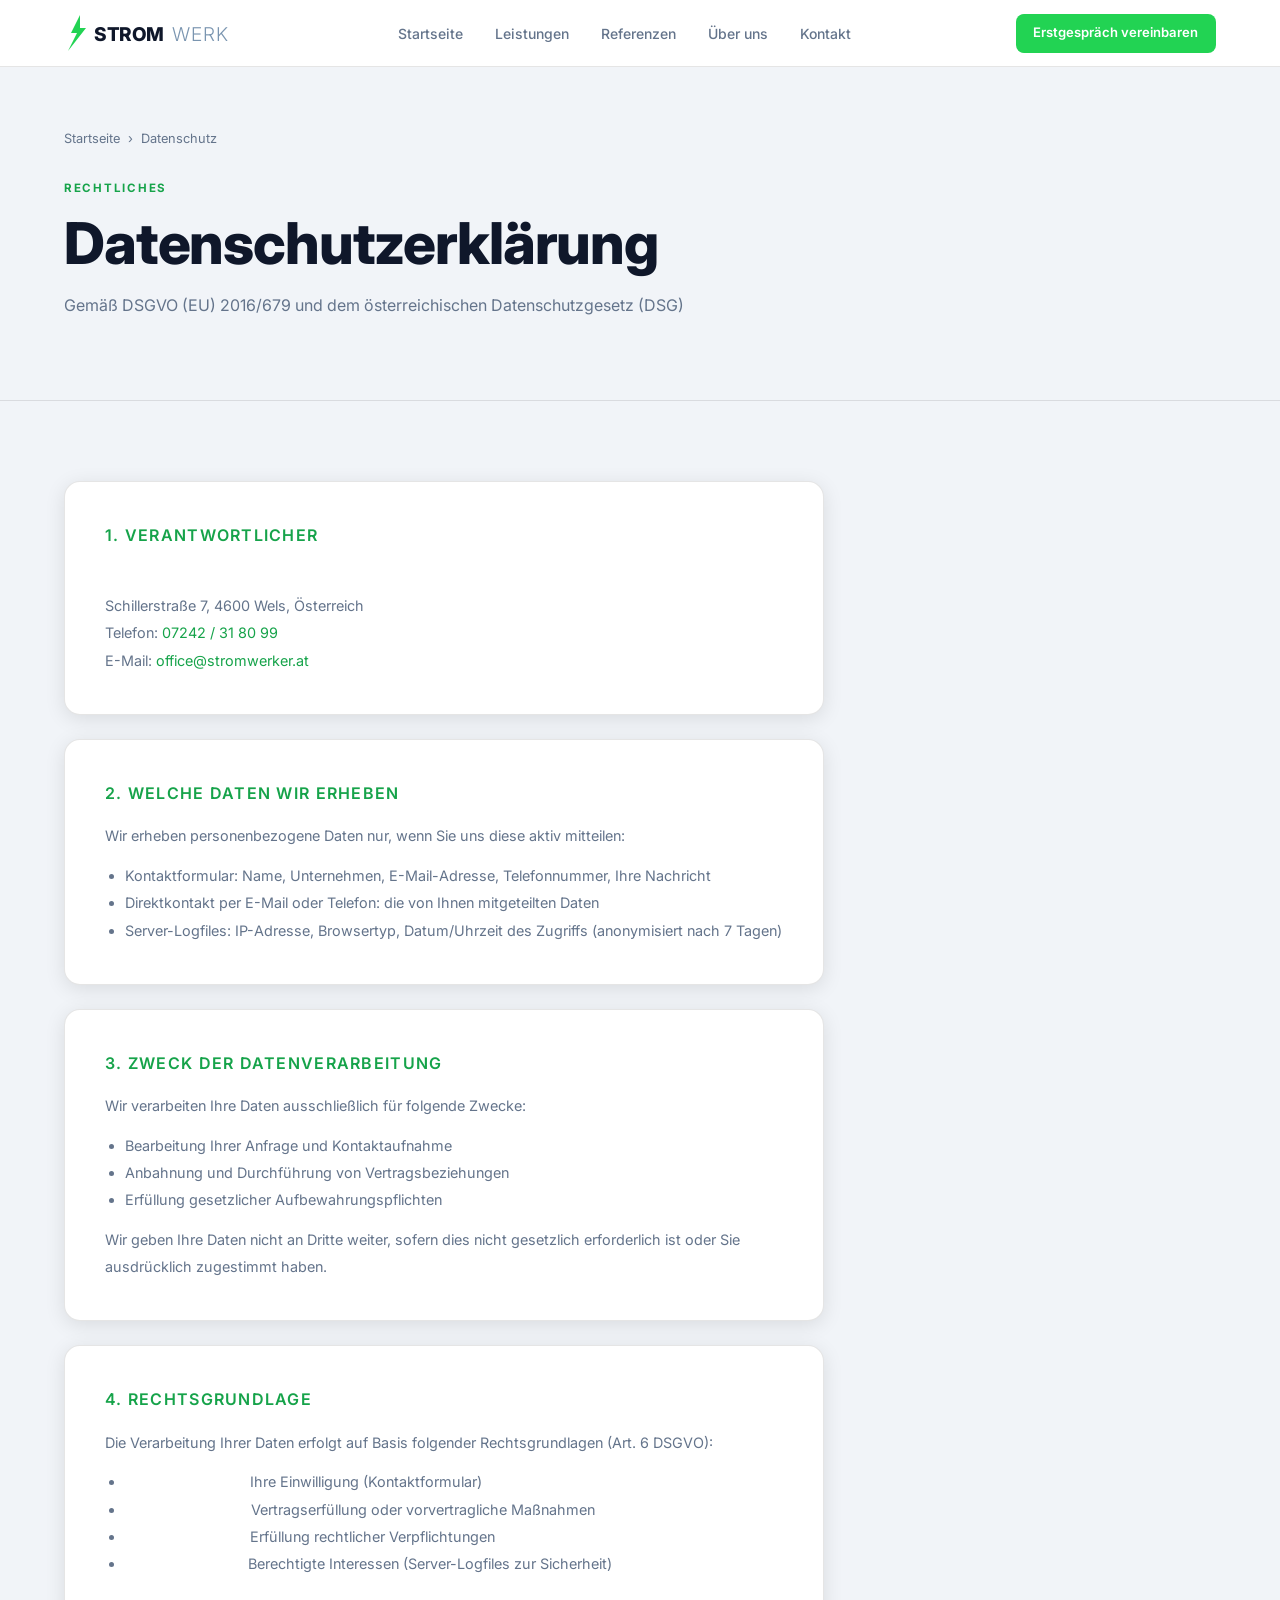
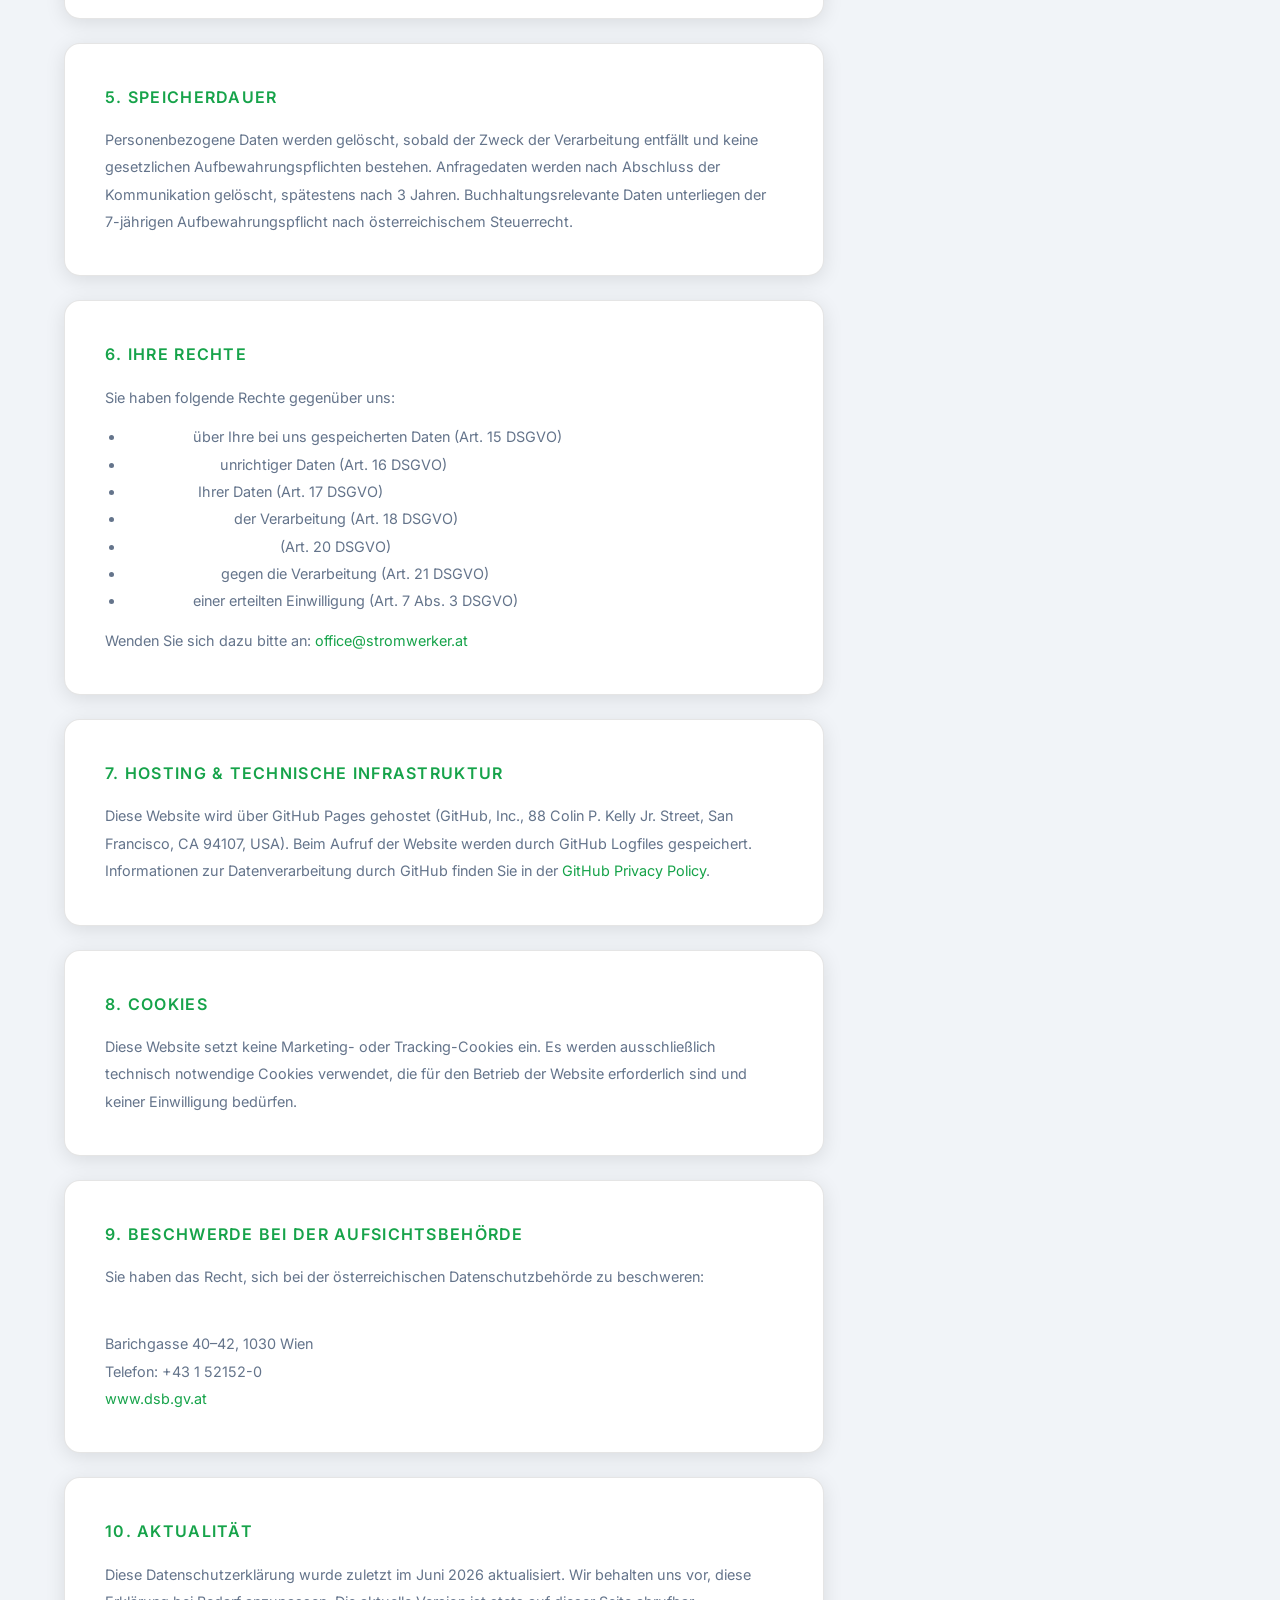
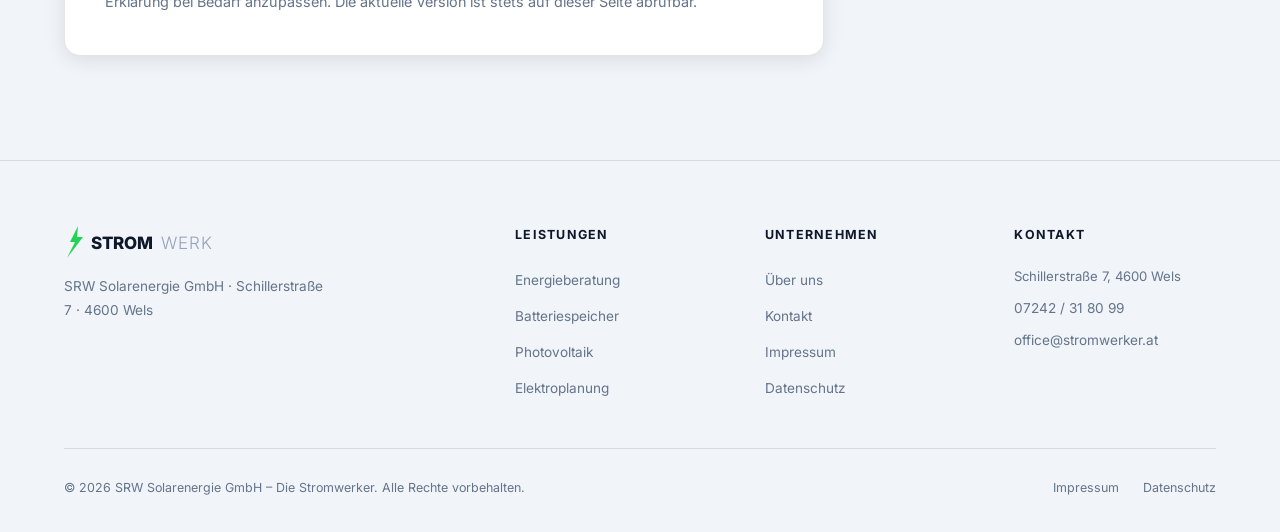
==== commit 93346f24: "Restructure Über uns: remove Botschaft/Vision, slim Geschichte, team grid with placeholders, 3 value" ====
--- a/datenschutz.html
+++ b/datenschutz.html
@@ -17,7 +17,7 @@
     <a href="index.html" class="logo" aria-label="STROMWERK Startseite">
       <svg width="170" height="38" viewBox="0 0 170 38" fill="none" xmlns="http://www.w3.org/2000/svg" aria-hidden="true">
         <polygon points="16,1 7,19 13,19 4,37 22,14 16,14" fill="#22d353"/>
-        <text x="30" y="27" font-family="Inter,system-ui,sans-serif" font-weight="800" font-size="19" fill="#ffffff" letter-spacing="-0.5">STROM</text>
+        <text x="30" y="27" font-family="Inter,system-ui,sans-serif" font-weight="800" font-size="19" fill="#0f172a" letter-spacing="-0.5">STROM</text>
         <text x="108" y="27" font-family="Inter,system-ui,sans-serif" font-weight="300" font-size="19" fill="#7a95b0" letter-spacing="1">WERK</text>
       </svg>
     </a>
@@ -71,8 +71,8 @@
         <p>
           <strong style="color:#fff;">SRW Solarenergie GmbH</strong><br>
           Schillerstraße 7, 4600 Wels, Österreich<br>
-          Telefon: <a href="tel:+436641262848">+43 664 1262848</a><br>
-          E-Mail: <a href="mailto:hetzmannseder@stromwerker.at">hetzmannseder@stromwerker.at</a>
+          Telefon: <a href="tel:+437242318099">07242 / 31 80 99</a><br>
+          E-Mail: <a href="mailto:office@stromwerker.at">office@stromwerker.at</a>
         </p>
       </div>
 
@@ -125,7 +125,7 @@
           <li><strong style="color:#fff;">Widerspruch</strong> gegen die Verarbeitung (Art. 21 DSGVO)</li>
           <li><strong style="color:#fff;">Widerruf</strong> einer erteilten Einwilligung (Art. 7 Abs. 3 DSGVO)</li>
         </ul>
-        <p style="margin-top:.75rem;">Wenden Sie sich dazu bitte an: <a href="mailto:hetzmannseder@stromwerker.at">hetzmannseder@stromwerker.at</a></p>
+        <p style="margin-top:.75rem;">Wenden Sie sich dazu bitte an: <a href="mailto:office@stromwerker.at">office@stromwerker.at</a></p>
       </div>
 
       <div class="legal-card">
@@ -166,8 +166,8 @@
         <a href="index.html" class="logo">
           <svg width="150" height="34" viewBox="0 0 150 34" fill="none" aria-hidden="true">
             <polygon points="14,1 6,17 11,17 3,33 19,12 13,12" fill="#22d353"/>
-            <text x="27" y="24" font-family="Inter,system-ui" font-weight="800" font-size="17" fill="#ffffff">STROM</text>
-            <text x="97" y="24" font-family="Inter,system-ui" font-weight="300" font-size="17" fill="#7a95b0" letter-spacing="1">WERK</text>
+            <text x="27" y="24" font-family="Inter,system-ui" font-weight="800" font-size="17" fill="#0f172a">STROM</text>
+            <text x="97" y="24" font-family="Inter,system-ui" font-weight="300" font-size="17" fill="#94a3b8" letter-spacing="1">WERK</text>
           </svg>
         </a>
         <p>SRW Solarenergie GmbH · Schillerstraße 7 · 4600 Wels</p>
@@ -194,8 +194,8 @@
         <h5>Kontakt</h5>
         <ul class="footer-contact-list">
           <li>Schillerstraße 7, 4600 Wels</li>
-          <li><a href="tel:+436641262848">+43 664 1262848</a></li>
-          <li><a href="mailto:hetzmannseder@stromwerker.at">hetzmannseder@stromwerker.at</a></li>
+          <li><a href="tel:+437242318099">07242 / 31 80 99</a></li>
+          <li><a href="mailto:office@stromwerker.at">office@stromwerker.at</a></li>
         </ul>
       </div>
     </div>
--- a/css/style.css
+++ b/css/style.css
@@ -1,19 +1,19 @@
 /* ============================================================
    STROMWERK – Shared Stylesheet
    SRW Solarenergie GmbH | stromwerker.at
-   Design: Dark Navy / Anthracite / Electric Green
+   Design: Light Gray / White Cards / Electric Green
    ============================================================ */
 
 @import url('https://fonts.googleapis.com/css2?family=Inter:wght@300;400;500;600;700;800&display=swap');
 
 :root {
   --navy-900:   #060f1e;
-  --navy-800:   #0a1628;
-  --navy-700:   #0f2040;
-  --navy-600:   #152537;
-  --navy-500:   #1e3a5f;
-  --anthracite: #2d3748;
-  --ant-light:  #4a5568;
+  --navy-800:   #f1f4f8;
+  --navy-700:   #ffffff;
+  --navy-600:   #f8fafc;
+  --navy-500:   #e8ecf1;
+  --anthracite: #334155;
+  --ant-light:  #64748b;
   --green:      #22d353;
   --green-lite: #4ade80;
   --green-dark: #16a34a;
@@ -23,12 +23,12 @@
   --white:      #ffffff;
   --gray-100:   #f8fafc;
   --gray-200:   #e2e8f0;
-  --text:       #c8d8e8;
-  --text-muted: #7a95b0;
-  --border:     rgba(30,58,95,.7);
+  --text:       #334155;
+  --text-muted: #64748b;
+  --border:     rgba(0,0,0,.1);
   --radius:     8px;
   --radius-lg:  16px;
-  --shadow:     0 4px 30px rgba(0,0,0,.35);
+  --shadow:     0 4px 20px rgba(0,0,0,.1);
   --shadow-g:   0 0 40px rgba(34,211,83,.18);
   --t:          .3s ease;
   --font:       'Inter', -apple-system, BlinkMacSystemFont, sans-serif;
@@ -48,13 +48,13 @@
 }
 
 /* ── Typography ─────────────────────────────── */
-h1 { font-size:clamp(2rem,5vw,3.6rem); font-weight:800; line-height:1.1; color:#fff; letter-spacing:-0.02em; }
-h2 { font-size:clamp(1.5rem,3vw,2.25rem); font-weight:700; line-height:1.2; color:#fff; }
-h3 { font-size:1.2rem; font-weight:600; color:#fff; }
-h4 { font-size:.95rem; font-weight:600; color:#fff; }
+h1 { font-size:clamp(2rem,5vw,3.6rem); font-weight:800; line-height:1.1; color:#0f172a; letter-spacing:-0.02em; }
+h2 { font-size:clamp(1.5rem,3vw,2.25rem); font-weight:700; line-height:1.2; color:#0f172a; }
+h3 { font-size:1.2rem; font-weight:600; color:#0f172a; }
+h4 { font-size:.95rem; font-weight:600; color:#0f172a; }
 p  { color:var(--text-muted); line-height:1.8; }
-a  { color:var(--green); text-decoration:none; transition:var(--t); }
-a:hover { color:var(--green-lite); }
+a  { color:var(--green-dark); text-decoration:none; transition:var(--t); }
+a:hover { color:var(--green); }
 
 /* ── Layout ─────────────────────────────────── */
 .container { max-width:var(--max); margin:0 auto; padding:0 1.5rem; }
@@ -63,9 +63,9 @@
 .section-label {
   display:inline-block;
   font-size:.72rem; font-weight:700; letter-spacing:.15em; text-transform:uppercase;
-  color:var(--green); margin-bottom:.875rem;
-}
-.section-title  { color:#fff; margin-bottom:.875rem; }
+  color:var(--green-dark); margin-bottom:.875rem;
+}
+.section-title  { color:#0f172a; margin-bottom:.875rem; }
 .section-sub    { font-size:1.05rem; color:var(--text-muted); max-width:580px; margin-bottom:3rem; }
 .text-center    { text-align:center; }
 .text-center .section-sub { margin-left:auto; margin-right:auto; }
@@ -77,37 +77,39 @@
   font-weight:600; font-size:.9rem; cursor:pointer;
   transition:var(--t); border:none; text-decoration:none; white-space:nowrap;
 }
-.btn-primary  { background:var(--green); color:var(--navy-900); }
-.btn-primary:hover { background:var(--green-lite); color:var(--navy-900); transform:translateY(-2px); box-shadow:var(--shadow-g); }
-.btn-outline  { background:transparent; color:#fff; border:1.5px solid rgba(255,255,255,.25); }
-.btn-outline:hover { border-color:var(--green); color:var(--green); transform:translateY(-2px); }
-.btn-ghost    { background:var(--green-glow); color:var(--green); border:1px solid var(--green-border); }
-.btn-ghost:hover { background:var(--green); color:var(--navy-900); }
+.btn-primary  { background:var(--green); color:#fff; }
+.btn-primary:hover { background:var(--green-dark); color:#fff; transform:translateY(-2px); box-shadow:var(--shadow-g); }
+.btn-outline  { background:transparent; color:#334155; border:1.5px solid rgba(0,0,0,.2); }
+.btn-outline:hover { border-color:var(--green); color:var(--green-dark); transform:translateY(-2px); }
+.btn-ghost    { background:var(--green-glow); color:var(--green-dark); border:1px solid var(--green-border); }
+.btn-ghost:hover { background:var(--green); color:#fff; }
 .btn-sm       { padding:.55rem 1.1rem; font-size:.82rem; }
 
 /* ── Navbar ──────────────────────────────────── */
 .navbar {
   position:fixed; top:0; left:0; right:0; z-index:200;
-  padding:1.1rem 0; transition:var(--t);
-}
-.navbar.scrolled {
-  background:rgba(6,15,30,.96);
+  padding:.85rem 0; transition:var(--t);
+  background:rgba(255,255,255,.95);
   backdrop-filter:blur(20px);
   border-bottom:1px solid var(--border);
+}
+.navbar.scrolled {
+  background:rgba(255,255,255,.98);
+  box-shadow:0 2px 16px rgba(0,0,0,.08);
   padding:.75rem 0;
 }
 .navbar .container { display:flex; align-items:center; justify-content:space-between; gap:2rem; }
 .logo { display:flex; align-items:center; text-decoration:none; flex-shrink:0; }
 .nav-links { display:flex; align-items:center; gap:2rem; list-style:none; }
 .nav-links a { color:var(--text-muted); font-size:.875rem; font-weight:500; }
-.nav-links a:hover, .nav-links a.active { color:#fff; }
+.nav-links a:hover, .nav-links a.active { color:#0f172a; }
 .nav-right { display:flex; align-items:center; gap:1rem; }
 
 .hamburger {
   display:none; background:none; border:none; cursor:pointer; padding:.4rem;
   flex-direction:column; gap:5px;
 }
-.hamburger span { display:block; width:22px; height:2px; background:#fff; border-radius:2px; transition:var(--t); }
+.hamburger span { display:block; width:22px; height:2px; background:#0f172a; border-radius:2px; transition:var(--t); }
 .hamburger.open span:nth-child(1) { transform:translateY(7px) rotate(45deg); }
 .hamburger.open span:nth-child(2) { opacity:0; }
 .hamburger.open span:nth-child(3) { transform:translateY(-7px) rotate(-45deg); }
@@ -120,38 +122,32 @@
 }
 .mobile-menu.open { display:flex; }
 .mobile-menu .nav-links { flex-direction:column; align-items:flex-start; gap:0; width:100%; }
-.mobile-menu .nav-links a { display:block; padding:1.1rem 0; font-size:1.15rem; color:#fff; border-bottom:1px solid var(--border); width:100%; }
+.mobile-menu .nav-links a { display:block; padding:1.1rem 0; font-size:1.15rem; color:#fff; border-bottom:1px solid rgba(255,255,255,.08); width:100%; }
 .mobile-menu .btn { margin-top:2rem; width:100%; justify-content:center; }
 
 /* ── Hero ────────────────────────────────────── */
 .hero {
   position:relative; min-height:100vh;
   display:flex; align-items:center;
-  background:var(--navy-900); overflow:hidden; padding-top:5rem;
+  background: url('../img/uweg-wels/03.jpg') center/cover no-repeat;
+  overflow:hidden; padding-top:5rem;
+}
+/* Light overlay — keeps text crisp while photo shows through */
+.hero::before {
+  content:''; position:absolute; inset:0; z-index:0;
+  background:rgba(241,244,248,0.83);
 }
 .hero-bg { position:absolute; inset:0; z-index:0; pointer-events:none; }
-.hero-grid {
-  position:absolute; inset:0;
-  background-image:
-    linear-gradient(rgba(34,211,83,.045) 1px, transparent 1px),
-    linear-gradient(90deg, rgba(34,211,83,.045) 1px, transparent 1px);
-  background-size:64px 64px;
-}
+.hero-grid { display:none; }
 .hero-glow {
-  position:absolute; inset:0;
+  position:absolute; inset:0; z-index:1;
   background:
-    radial-gradient(ellipse 60% 60% at 10% 60%, rgba(34,211,83,.08) 0%, transparent 70%),
-    radial-gradient(ellipse 50% 70% at 90% 10%, rgba(15,32,64,.9) 0%, transparent 60%),
-    linear-gradient(150deg, var(--navy-900) 0%, #0a1e38 100%);
-}
-.hero-orb {
-  position:absolute; border-radius:50%;
-  background:radial-gradient(circle, rgba(34,211,83,.15) 0%, transparent 70%);
-}
-.hero-orb-1 { width:600px; height:600px; top:-100px; right:-100px; }
-.hero-orb-2 { width:400px; height:400px; bottom:-50px; left:5%; opacity:.5; }
-
-.hero .container { position:relative; z-index:1; padding-top:2rem; padding-bottom:2rem; }
+    radial-gradient(ellipse 55% 55% at 5% 50%, rgba(34,211,83,.06) 0%, transparent 65%),
+    radial-gradient(ellipse 45% 60% at 95% 10%, rgba(34,211,83,.03) 0%, transparent 60%);
+}
+.hero-orb { display:none; }
+
+.hero .container { position:relative; z-index:2; padding-top:2rem; padding-bottom:2rem; }
 .hero-inner { display:grid; grid-template-columns:1fr 1fr; gap:4rem; align-items:center; }
 
 .hero-badge {
@@ -170,40 +166,40 @@
   50%      { opacity:.4; transform:scale(1.5); }
 }
 
-.hero h1 { margin-bottom:1.5rem; }
-.hero h1 em { color:var(--green); font-style:normal; }
-
-.hero-sub { font-size:1.1rem; max-width:520px; margin-bottom:2.5rem; line-height:1.85; }
+.hero h1 { margin-bottom:1.5rem; color:#0f172a; }
+.hero h1 em { color:var(--green-dark); font-style:normal; }
+
+.hero-sub { font-size:1.1rem; color:var(--text-muted); max-width:520px; margin-bottom:2.5rem; line-height:1.85; }
 .hero-actions { display:flex; gap:1rem; flex-wrap:wrap; margin-bottom:3.5rem; }
 
 .hero-stats { display:flex; gap:2.5rem; flex-wrap:wrap; }
 .hero-stat { border-left:2px solid var(--green); padding-left:1rem; }
-.stat-val { font-size:2rem; font-weight:800; color:#fff; line-height:1; }
+.stat-val { font-size:2rem; font-weight:800; color:#0f172a; line-height:1; }
 .stat-lbl { font-size:.75rem; color:var(--text-muted); margin-top:.2rem; }
 
 /* Hero visual / right side */
 .hero-visual { position:relative; }
 .energy-card {
-  background:rgba(15,32,64,.8);
+  background:#fff;
   border:1px solid var(--border);
   border-radius:var(--radius-lg);
   padding:1.75rem;
-  backdrop-filter:blur(12px);
+  box-shadow:var(--shadow);
   margin-bottom:1rem;
 }
 .energy-card:hover { border-color:var(--green-border); }
 .energy-card-header { display:flex; justify-content:space-between; align-items:center; margin-bottom:1.25rem; }
 .energy-card-title { font-size:.8rem; font-weight:600; color:var(--text-muted); text-transform:uppercase; letter-spacing:.08em; }
-.energy-card-badge { background:var(--green-glow); color:var(--green); font-size:.7rem; font-weight:700; padding:.25rem .6rem; border-radius:100px; border:1px solid var(--green-border); }
+.energy-card-badge { background:var(--green-glow); color:var(--green-dark); font-size:.7rem; font-weight:700; padding:.25rem .6rem; border-radius:100px; border:1px solid var(--green-border); }
 .energy-bar-row { display:flex; align-items:center; gap:.75rem; margin-bottom:.6rem; }
 .energy-bar-label { font-size:.75rem; color:var(--text-muted); width:90px; flex-shrink:0; }
-.energy-bar-track { flex:1; height:6px; background:rgba(255,255,255,.07); border-radius:3px; overflow:hidden; }
+.energy-bar-track { flex:1; height:6px; background:rgba(0,0,0,.08); border-radius:3px; overflow:hidden; }
 .energy-bar-fill { height:100%; border-radius:3px; background:linear-gradient(90deg, var(--green), var(--green-lite)); animation:bar-grow 1.5s ease forwards; transform-origin:left; }
 @keyframes bar-grow { from { transform:scaleX(0); } to { transform:scaleX(1); } }
-.energy-bar-val { font-size:.75rem; font-weight:600; color:#fff; width:35px; text-align:right; }
+.energy-bar-val { font-size:.75rem; font-weight:600; color:#0f172a; width:35px; text-align:right; }
 
 .savings-card {
-  background:linear-gradient(135deg, rgba(34,211,83,.15), rgba(34,211,83,.05));
+  background:linear-gradient(135deg, rgba(34,211,83,.1), rgba(34,211,83,.03));
   border:1px solid var(--green-border);
   border-radius:var(--radius);
   padding:1.25rem;
@@ -211,18 +207,18 @@
 }
 .savings-icon { font-size:1.75rem; }
 .savings-label { font-size:.8rem; color:var(--text-muted); }
-.savings-value { font-size:1.4rem; font-weight:800; color:var(--green); }
+.savings-value { font-size:1.4rem; font-weight:800; color:var(--green-dark); }
 
 /* ── Problem section ──────────────────────────── */
 .problems { background:var(--navy-700); border-top:1px solid var(--border); border-bottom:1px solid var(--border); }
 .problem-grid { display:grid; grid-template-columns:repeat(2,1fr); gap:1rem; }
 .problem-item {
   display:flex; align-items:flex-start; gap:1rem;
-  padding:1.5rem; background:rgba(6,15,30,.5);
+  padding:1.5rem; background:rgba(0,0,0,.03);
   border:1px solid var(--border); border-radius:var(--radius);
   transition:var(--t);
 }
-.problem-item:hover { border-color:rgba(255,90,90,.2); }
+.problem-item:hover { border-color:rgba(255,90,90,.3); }
 .problem-dot { width:36px; height:36px; background:rgba(255,90,90,.1); border-radius:var(--radius); display:flex; align-items:center; justify-content:center; flex-shrink:0; }
 .problem-item h4 { margin-bottom:.25rem; }
 
@@ -232,41 +228,42 @@
   background:var(--navy-700); border:1px solid var(--border);
   border-radius:var(--radius-lg); padding:2rem;
   transition:var(--t); cursor:default;
+  box-shadow: var(--shadow);
 }
 .service-card:hover { border-color:var(--green-border); transform:translateY(-4px); box-shadow:var(--shadow-g); }
 .card-icon {
   width:52px; height:52px; background:var(--green-glow);
   border:1px solid var(--green-border); border-radius:var(--radius);
   display:flex; align-items:center; justify-content:center;
-  color:var(--green); margin-bottom:1.25rem;
-}
-.card-title { color:#fff; margin-bottom:.6rem; }
+  color:var(--green-dark); margin-bottom:1.25rem;
+}
+.card-title { color:#0f172a; margin-bottom:.6rem; }
 .card-list { list-style:none; margin-top:1rem; }
 .card-list li {
   display:flex; align-items:flex-start; gap:.5rem;
   font-size:.82rem; color:var(--text-muted); padding:.3rem 0;
-  border-bottom:1px solid rgba(30,58,95,.4);
+  border-bottom:1px solid rgba(0,0,0,.07);
 }
 .card-list li:last-child { border-bottom:none; }
-.card-list li::before { content:'→'; color:var(--green); font-size:.75rem; margin-top:.1rem; flex-shrink:0; }
-.card-link { display:inline-flex; align-items:center; gap:.35rem; font-size:.8rem; font-weight:600; color:var(--green); margin-top:1.25rem; }
-.card-link:hover { color:var(--green-lite); gap:.6rem; }
+.card-list li::before { content:'→'; color:var(--green-dark); font-size:.75rem; margin-top:.1rem; flex-shrink:0; }
+.card-link { display:inline-flex; align-items:center; gap:.35rem; font-size:.8rem; font-weight:600; color:var(--green-dark); margin-top:1.25rem; }
+.card-link:hover { color:var(--green); gap:.6rem; }
 
 /* ── Why STROMWERK ────────────────────────────── */
-.why { background:var(--navy-900); }
+.why { background:var(--navy-800); }
 .why-grid { display:grid; grid-template-columns:repeat(2,1fr); gap:1.5rem; }
 .why-item {
   display:flex; gap:1.25rem; align-items:flex-start;
-  background:var(--navy-700); border:1px solid var(--border);
+  background:#fff; border:1px solid var(--border);
   border-radius:var(--radius-lg); padding:1.75rem;
-  transition:var(--t);
+  transition:var(--t); box-shadow:var(--shadow);
 }
 .why-item:hover { border-color:var(--green-border); }
+.why-item h3 { margin-bottom:.4rem; }
 .why-num {
   font-size:2.5rem; font-weight:800; color:var(--green);
   opacity:.25; line-height:1; flex-shrink:0; width:52px; font-variant-numeric:tabular-nums;
 }
-.why-item h3 { margin-bottom:.4rem; }
 
 /* ── Process ──────────────────────────────────── */
 .process { background:var(--navy-700); border-top:1px solid var(--border); border-bottom:1px solid var(--border); }
@@ -278,9 +275,9 @@
 }
 .process-step { position:relative; z-index:1; text-align:center; }
 .step-num {
-  width:64px; height:64px; background:var(--navy-800); border:2px solid var(--green);
+  width:64px; height:64px; background:var(--green-glow); border:2px solid var(--green);
   border-radius:50%; display:flex; align-items:center; justify-content:center;
-  font-size:1.2rem; font-weight:800; color:var(--green); margin:0 auto 1.5rem;
+  font-size:1.2rem; font-weight:800; color:var(--green-dark); margin:0 auto 1.5rem;
 }
 .process-step h3 { margin-bottom:.5rem; }
 
@@ -289,44 +286,36 @@
 .industry-card {
   background:var(--navy-700); border:1px solid var(--border);
   border-radius:var(--radius); padding:1.5rem; text-align:center; transition:var(--t);
+  box-shadow:var(--shadow);
 }
 .industry-card:hover { border-color:var(--green-border); background:var(--navy-600); transform:translateY(-3px); }
 .industry-icon { font-size:2rem; display:block; margin-bottom:.75rem; }
-.industry-card p { font-size:.83rem; color:#fff; }
+.industry-card p { font-size:.83rem; color:#0f172a; }
 
 /* ── CTA Block ────────────────────────────────── */
 .cta-block {
-  background:linear-gradient(135deg, var(--navy-700) 0%, var(--navy-900) 100%);
+  background:var(--navy-800);
   border-top:1px solid var(--border); border-bottom:1px solid var(--border);
   text-align:center; padding:6rem 0;
 }
 .cta-block h2 { margin-bottom:.875rem; }
-.cta-block .section-sub { margin-bottom:2.5rem; }
 .cta-actions { display:flex; gap:1rem; justify-content:center; flex-wrap:wrap; }
 .cta-note { font-size:.78rem; color:var(--text-muted); margin-top:1.25rem; }
 
 /* ── Page Hero (inner pages) ──────────────────── */
 .page-hero {
-  background:var(--navy-900); padding:8rem 0 5rem;
+  background:var(--navy-800); padding:8rem 0 5rem;
   border-bottom:1px solid var(--border);
   position:relative; overflow:hidden;
 }
-.page-hero::before {
-  content:''; position:absolute; inset:0;
-  background-image:
-    linear-gradient(rgba(34,211,83,.04) 1px, transparent 1px),
-    linear-gradient(90deg, rgba(34,211,83,.04) 1px, transparent 1px);
-  background-size:56px 56px;
-}
-.page-hero::after {
-  content:''; position:absolute; top:-200px; right:-100px;
-  width:500px; height:500px; border-radius:50%;
-  background:radial-gradient(circle, rgba(34,211,83,.06) 0%, transparent 70%);
-}
+.page-hero::before { display:none; }
+.page-hero::after  { display:none; }
 .page-hero .container { position:relative; z-index:1; }
+.page-hero h1 { color:#0f172a; }
+.page-hero h2 { color:#0f172a; }
 .breadcrumb { display:flex; align-items:center; gap:.5rem; font-size:.8rem; color:var(--text-muted); margin-bottom:1.5rem; }
 .breadcrumb a { color:var(--text-muted); }
-.breadcrumb a:hover { color:var(--green); }
+.breadcrumb a:hover { color:var(--green-dark); }
 .breadcrumb span { color:var(--text-muted); }
 
 /* ── Service Detail (Leistungen page) ─────────── */
@@ -337,66 +326,70 @@
   width:76px; height:76px; background:var(--green-glow);
   border:1px solid var(--green-border); border-radius:var(--radius-lg);
   display:flex; align-items:center; justify-content:center;
-  color:var(--green); margin-bottom:1.5rem;
+  color:var(--green-dark); margin-bottom:1.5rem;
 }
 .service-tag {
   display:inline-block; background:rgba(34,211,83,.08); border:1px solid var(--green-border);
   padding:.2rem .7rem; border-radius:100px; font-size:.7rem;
-  color:var(--green); font-weight:700; letter-spacing:.06em; text-transform:uppercase; margin-bottom:1rem;
+  color:var(--green-dark); font-weight:700; letter-spacing:.06em; text-transform:uppercase; margin-bottom:1rem;
 }
 .sub-list { list-style:none; display:flex; flex-direction:column; gap:.5rem; margin-top:1.5rem; }
 .sub-list li {
   display:flex; align-items:center; gap:.75rem;
-  background:rgba(6,15,30,.4); border:1px solid var(--border);
+  background:rgba(0,0,0,.03); border:1px solid var(--border);
   border-radius:var(--radius); padding:.875rem 1rem;
   font-size:.875rem; color:var(--text-muted); transition:var(--t);
 }
-.sub-list li:hover { border-color:var(--green-border); color:#fff; }
+.sub-list li:hover { border-color:var(--green-border); color:#0f172a; }
 .sub-list li::before { content:''; width:8px; height:8px; background:var(--green); border-radius:50%; flex-shrink:0; }
 
 .service-visual {
   background:var(--navy-700); border:1px solid var(--border);
   border-radius:var(--radius-lg); padding:2rem; height:100%; min-height:300px;
+  box-shadow:var(--shadow);
 }
 .metric-row { display:flex; justify-content:space-between; align-items:center; padding:.75rem 0; border-bottom:1px solid var(--border); }
 .metric-row:last-child { border-bottom:none; }
 .metric-label { font-size:.82rem; color:var(--text-muted); }
-.metric-value { font-size:.9rem; font-weight:700; color:var(--green); }
+.metric-value { font-size:.9rem; font-weight:700; color:var(--green-dark); }
 
 /* ── About page ───────────────────────────────── */
 .team-card {
   background:var(--navy-700); border:1px solid var(--border);
   border-radius:var(--radius-lg); padding:2rem;
   display:flex; gap:1.75rem; align-items:flex-start; transition:var(--t);
+  box-shadow:var(--shadow);
 }
 .team-card:hover { border-color:var(--green-border); }
 .team-avatar {
   width:80px; height:80px; border-radius:50%;
-  background:linear-gradient(135deg, var(--navy-500), var(--green-dark));
+  background:linear-gradient(135deg, #334155, var(--green-dark));
   display:flex; align-items:center; justify-content:center;
   font-size:1.75rem; font-weight:800; color:#fff; flex-shrink:0;
   border:2px solid var(--green-border);
 }
-.team-info .role { color:var(--green); font-size:.82rem; font-weight:600; margin:.25rem 0 .75rem; }
+.team-info .role { color:var(--green-dark); font-size:.82rem; font-weight:600; margin:.25rem 0 .75rem; }
 .team-info p { font-size:.9rem; }
 .team-contact { margin-top:1rem; display:flex; flex-direction:column; gap:.35rem; }
 .team-contact a { font-size:.82rem; color:var(--text-muted); display:flex; align-items:center; gap:.4rem; }
-.team-contact a:hover { color:var(--green); }
+.team-contact a:hover { color:var(--green-dark); }
 
 .value-grid { display:grid; grid-template-columns:repeat(2,1fr); gap:1rem; }
 .value-item {
   display:flex; gap:1rem; align-items:flex-start;
   background:var(--navy-700); border:1px solid var(--border);
   border-radius:var(--radius); padding:1.5rem; transition:var(--t);
+  box-shadow:var(--shadow);
 }
 .value-item:hover { border-color:var(--green-border); }
-.value-icon { color:var(--green); flex-shrink:0; margin-top:2px; }
+.value-icon { color:var(--green-dark); flex-shrink:0; margin-top:2px; }
 .value-item h4 { margin-bottom:.3rem; }
 
 .partner-card {
   background:var(--navy-700); border:1px solid var(--border);
   border-radius:var(--radius-lg); padding:2.5rem;
   display:flex; gap:2.5rem; align-items:center; flex-wrap:wrap;
+  box-shadow:var(--shadow);
 }
 .partner-logo-box {
   background:var(--anthracite); border-radius:var(--radius);
@@ -410,39 +403,40 @@
   display:flex; align-items:flex-start; gap:1rem;
   background:var(--navy-700); border:1px solid var(--border);
   border-radius:var(--radius); padding:1.25rem; transition:var(--t);
+  box-shadow:var(--shadow);
 }
 .contact-item:hover { border-color:var(--green-border); }
 .ci-icon {
   width:44px; height:44px; background:var(--green-glow);
   border:1px solid var(--green-border); border-radius:var(--radius);
-  display:flex; align-items:center; justify-content:center; color:var(--green); flex-shrink:0;
+  display:flex; align-items:center; justify-content:center; color:var(--green-dark); flex-shrink:0;
 }
 .contact-item h4 { font-size:.72rem; text-transform:uppercase; letter-spacing:.08em; color:var(--text-muted); margin-bottom:.25rem; }
-.contact-item p { font-size:.9rem; color:#fff; }
-.contact-item a { color:#fff; font-size:.9rem; }
-.contact-item a:hover { color:var(--green); }
-
-.form-card { background:var(--navy-700); border:1px solid var(--border); border-radius:var(--radius-lg); padding:2.5rem; }
+.contact-item p { font-size:.9rem; color:#334155; }
+.contact-item a { color:#334155; font-size:.9rem; }
+.contact-item a:hover { color:var(--green-dark); }
+
+.form-card { background:var(--navy-700); border:1px solid var(--border); border-radius:var(--radius-lg); padding:2.5rem; box-shadow:var(--shadow); }
 .form-title { margin-bottom:.5rem; }
 .form-desc { font-size:.9rem; margin-bottom:2rem; }
 .form-row { display:grid; grid-template-columns:1fr 1fr; gap:1rem; }
 .form-group { margin-bottom:1.1rem; }
 .form-label { display:block; font-size:.8rem; font-weight:600; color:var(--text-muted); margin-bottom:.45rem; letter-spacing:.03em; }
 .form-control {
-  width:100%; background:rgba(6,15,30,.5); border:1px solid var(--border);
+  width:100%; background:#fff; border:1px solid var(--border);
   border-radius:var(--radius); padding:.875rem 1rem;
-  color:#fff; font-family:var(--font); font-size:.9rem; transition:var(--t); outline:none;
+  color:#334155; font-family:var(--font); font-size:.9rem; transition:var(--t); outline:none;
 }
 .form-control:focus { border-color:var(--green); box-shadow:0 0 0 3px rgba(34,211,83,.1); }
-.form-control::placeholder { color:var(--text-muted); opacity:.6; }
-select.form-control option { background:var(--navy-800); }
+.form-control::placeholder { color:var(--text-muted); }
+select.form-control option { background:#fff; }
 textarea.form-control { resize:vertical; min-height:130px; }
 .form-submit { width:100%; margin-top:.5rem; justify-content:center; padding:1rem; }
 .form-success {
-  display:none; background:rgba(34,211,83,.1); border:1px solid var(--green-border);
-  border-radius:var(--radius); padding:2rem; text-align:center; color:var(--green);
-}
-.form-success h3 { color:var(--green); margin-bottom:.5rem; }
+  display:none; background:rgba(34,211,83,.08); border:1px solid var(--green-border);
+  border-radius:var(--radius); padding:2rem; text-align:center; color:var(--green-dark);
+}
+.form-success h3 { color:var(--green-dark); margin-bottom:.5rem; }
 .form-success p { color:var(--text-muted); }
 
 .map-placeholder {
@@ -458,17 +452,18 @@
 .legal-card {
   background:var(--navy-700); border:1px solid var(--border);
   border-radius:var(--radius-lg); padding:2.5rem; margin-bottom:1.5rem;
-}
-.legal-card h3 { font-size:1rem; color:var(--green); margin-bottom:1rem; text-transform:uppercase; letter-spacing:.08em; }
+  box-shadow:var(--shadow);
+}
+.legal-card h3 { font-size:1rem; color:var(--green-dark); margin-bottom:1rem; text-transform:uppercase; letter-spacing:.08em; }
 .legal-card p, .legal-card li { font-size:.9rem; line-height:1.9; color:var(--text-muted); }
 .legal-card ul { padding-left:1.25rem; }
-.legal-card a { color:var(--green); }
+.legal-card a { color:var(--green-dark); }
 
 /* ── Footer ───────────────────────────────────── */
-.footer { background:var(--navy-900); border-top:1px solid var(--border); padding:4rem 0 2rem; }
+.footer { background:var(--navy-800); border-top:1px solid var(--border); padding:4rem 0 2rem; }
 .footer-grid { display:grid; grid-template-columns:2fr 1fr 1fr 1fr; gap:3rem; margin-bottom:3rem; }
-.footer-brand p { font-size:.85rem; max-width:260px; line-height:1.75; margin-top:1rem; }
-.footer-col h5 { color:#fff; font-size:.78rem; font-weight:700; letter-spacing:.1em; text-transform:uppercase; margin-bottom:1.25rem; }
+.footer-brand p { font-size:.85rem; max-width:260px; line-height:1.75; margin-top:1rem; color:var(--text-muted); }
+.footer-col h5 { color:#0f172a; font-size:.78rem; font-weight:700; letter-spacing:.1em; text-transform:uppercase; margin-bottom:1.25rem; }
 .footer-col ul { list-style:none; display:flex; flex-direction:column; gap:.6rem; }
 .footer-col ul li a { font-size:.85rem; color:var(--text-muted); }
 .footer-col ul li a:hover { color:var(--green); }
@@ -480,7 +475,7 @@
   border-top:1px solid var(--border); padding-top:1.75rem;
   display:flex; align-items:center; justify-content:space-between; flex-wrap:wrap; gap:1rem;
 }
-.footer-bottom p { font-size:.78rem; color:var(--ant-light); }
+.footer-bottom p { font-size:.78rem; color:var(--text-muted); }
 .footer-legal { display:flex; gap:1.5rem; }
 .footer-legal a { font-size:.78rem; color:var(--text-muted); }
 .footer-legal a:hover { color:var(--green); }
@@ -524,3 +519,18 @@
   h1 { font-size:2rem; }
   h2 { font-size:1.5rem; }
 }
+                                                                                                                                                                                                                                                                                                                                                                                                                                                                                                                      
+
+/* ── Savings estimator slider ─────────────────── */
+#est-slider::-webkit-slider-thumb {
+  -webkit-appearance:none; width:22px; height:22px; border-radius:50%;
+  background:#22d353; border:3px solid #fff; box-shadow:0 0 0 2px #22d353;
+  cursor:pointer; transition:box-shadow .15s;
+}
+#est-slider::-webkit-slider-thumb:hover { box-shadow:0 0 0 5px rgba(34,211,83,.25); }
+#est-slider::-moz-range-thumb {
+  width:20px; height:20px; border-radius:50%;
+  background:#22d353; border:3px solid #fff; box-shadow:0 0 0 2px #22d353;
+  cursor:pointer;
+}
+
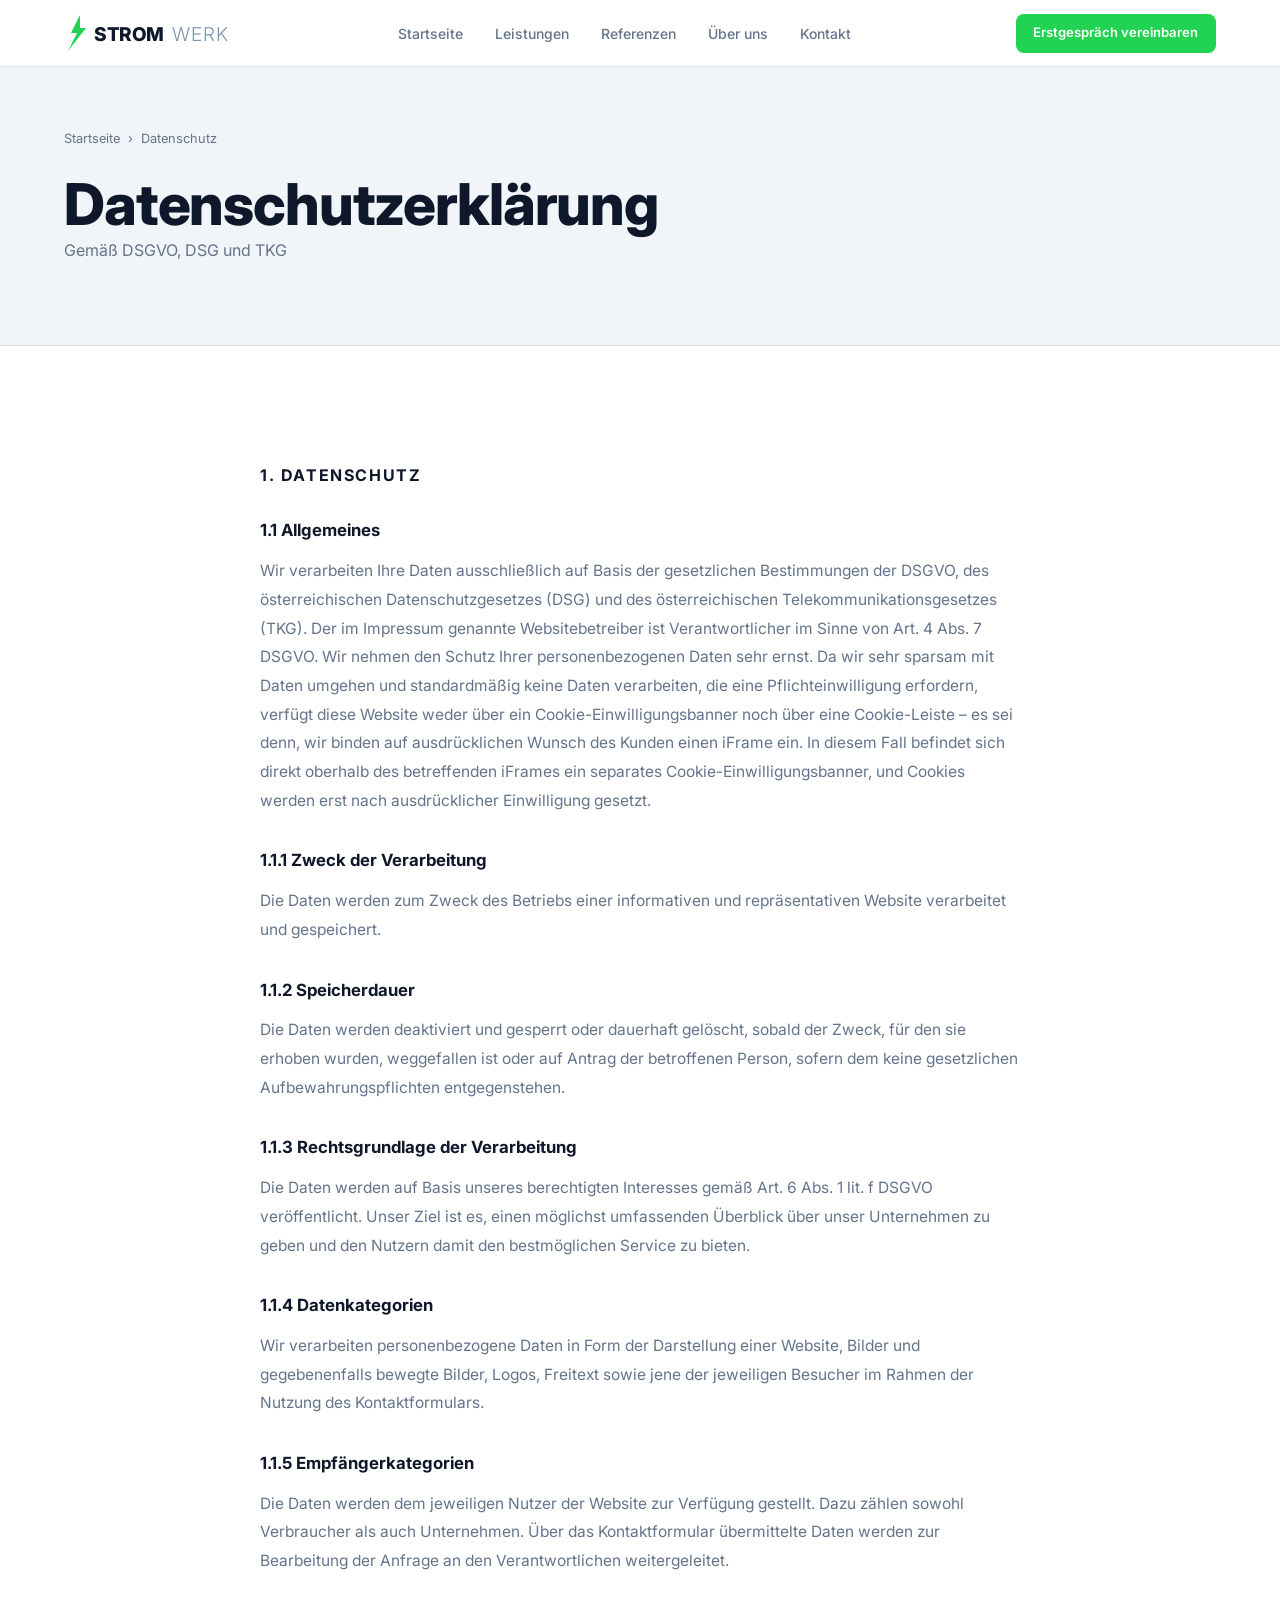
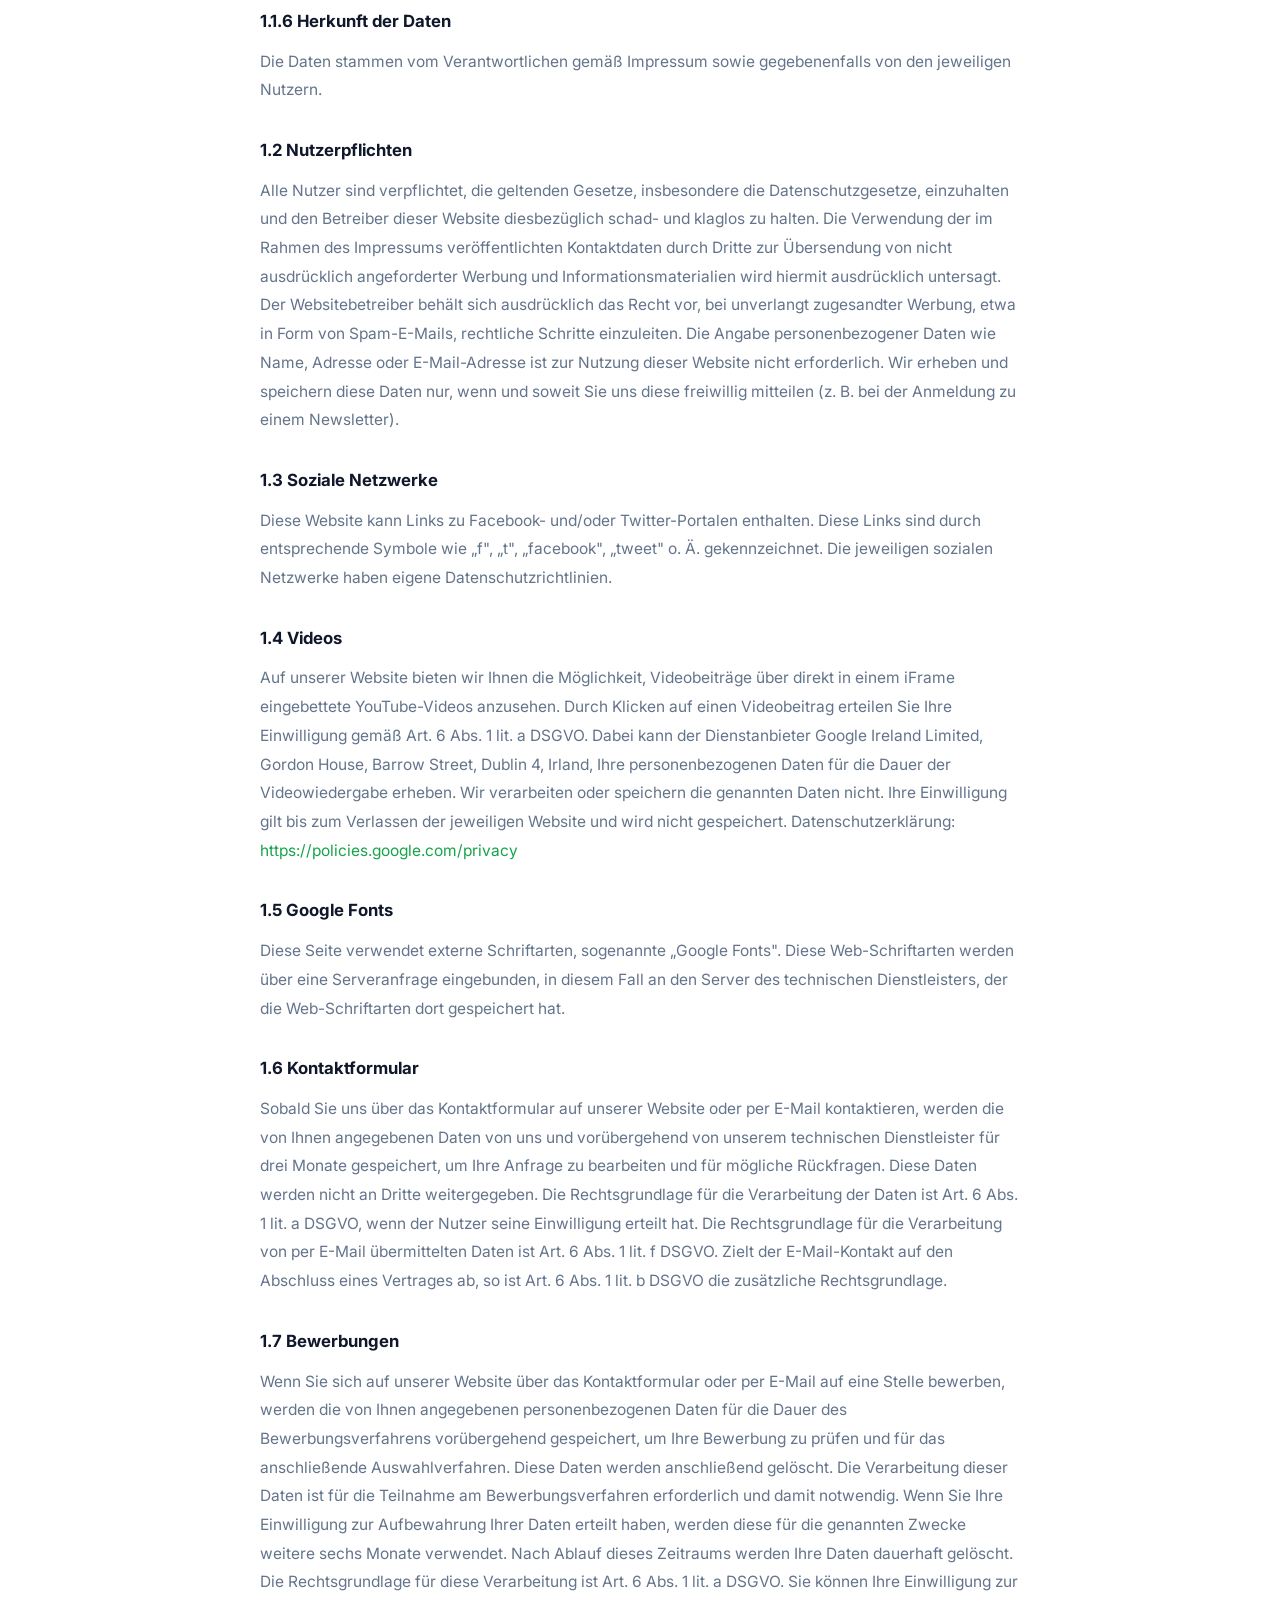
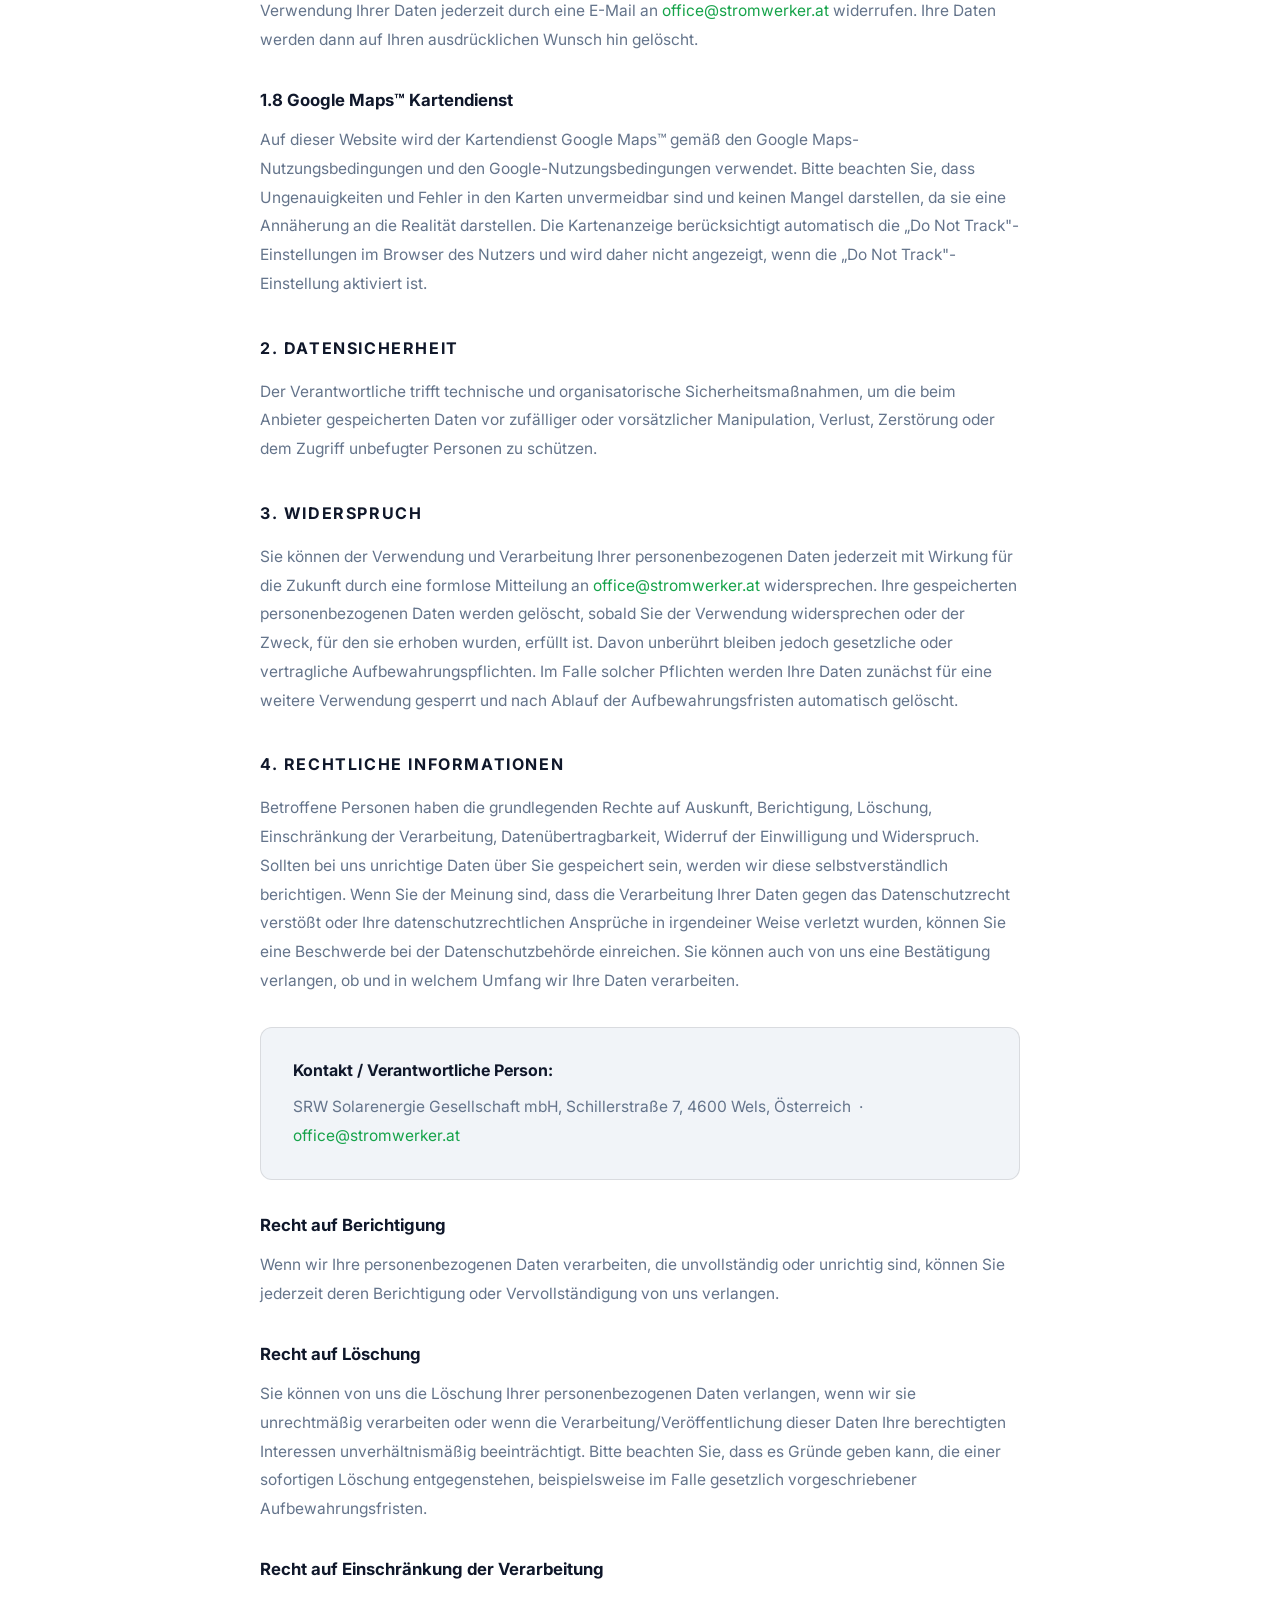
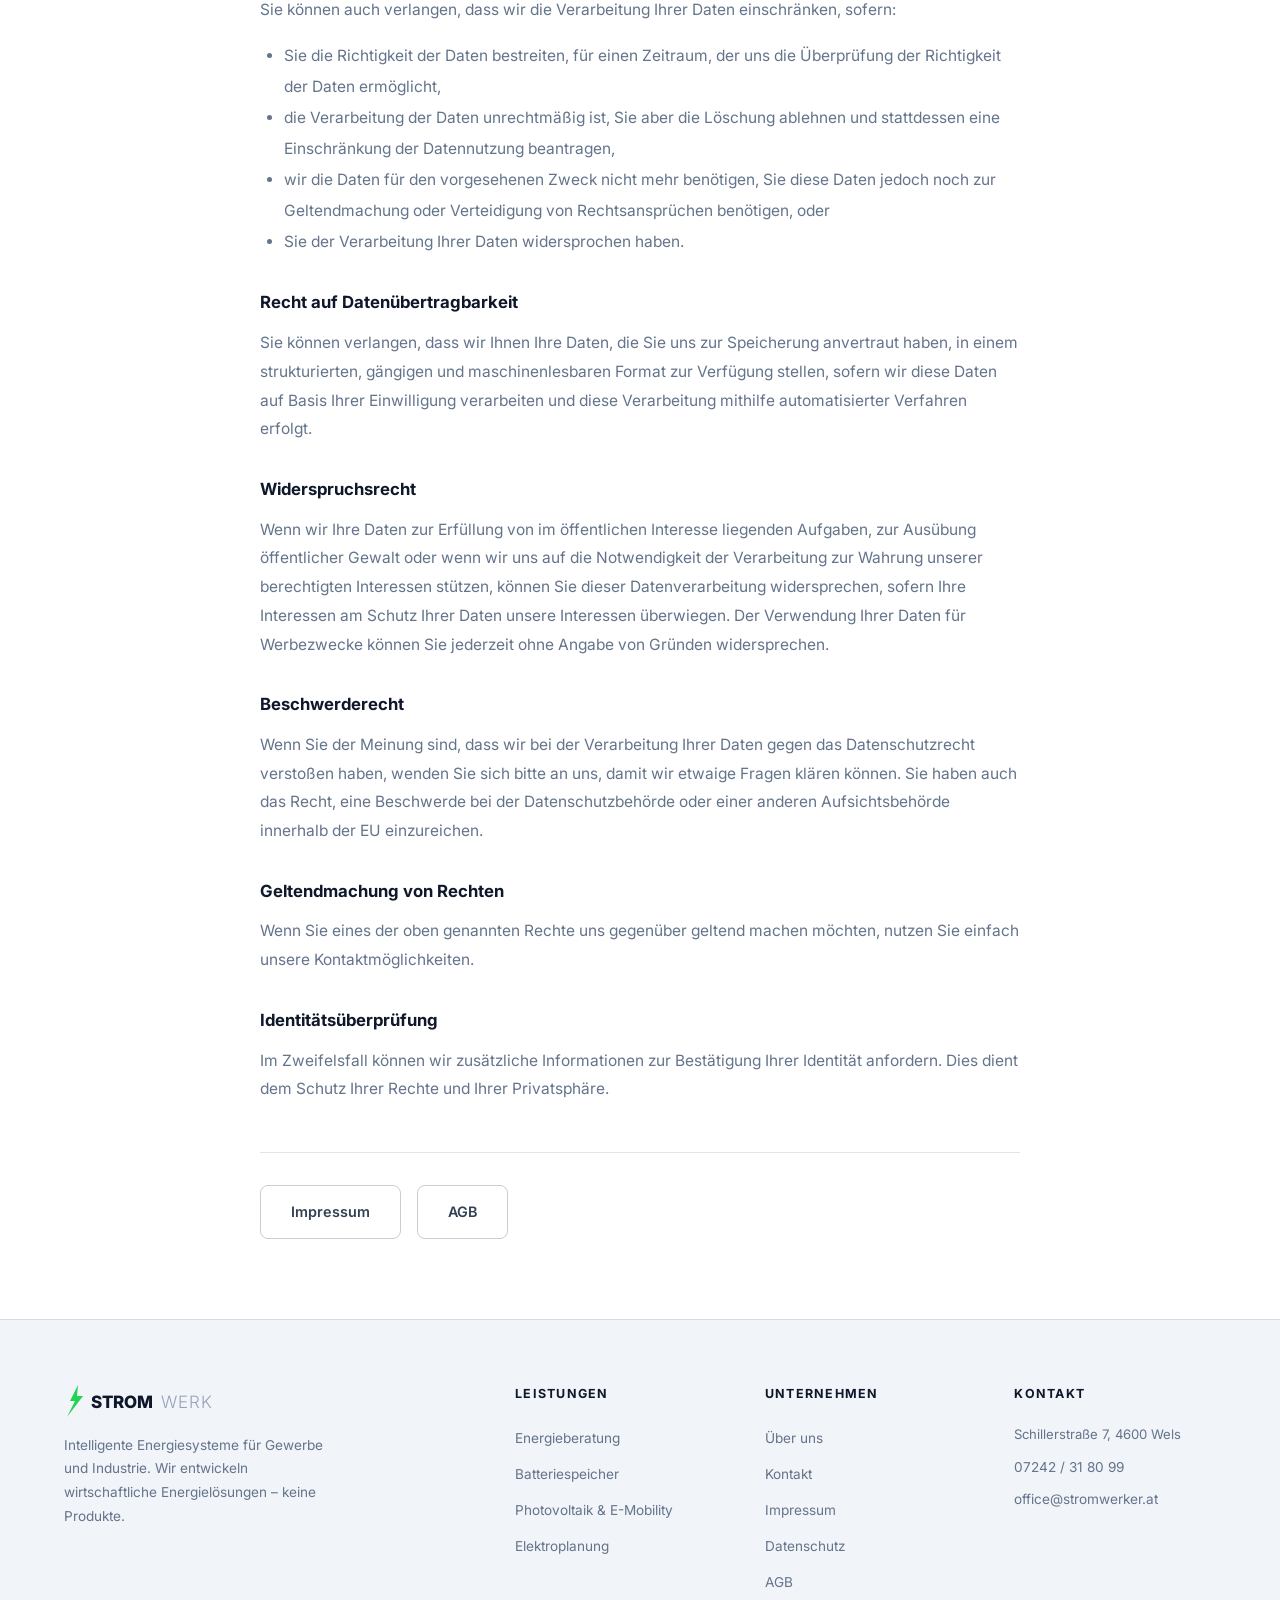
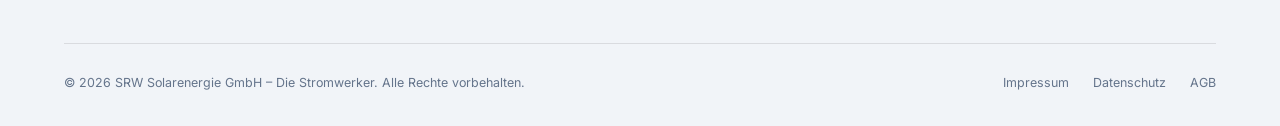
==== commit 61112e74: "Add Datenschutz, AGB pages; wire AGB links across all footers" ====
--- a/datenschutz.html
+++ b/datenschutz.html
@@ -4,7 +4,8 @@
   <meta charset="UTF-8">
   <meta name="viewport" content="width=device-width, initial-scale=1.0">
   <title>Datenschutzerklärung – STROMWERK | SRW Solarenergie GmbH</title>
-  <meta name="robots" content="noindex, nofollow">
+  <meta name="description" content="Datenschutzerklärung der SRW Solarenergie GmbH gemäß DSGVO, DSG und TKG.">
+  <link rel="canonical" href="https://www.stromwerker.at/datenschutz.html">
   <link rel="stylesheet" href="css/style.css">
   <link rel="preconnect" href="https://fonts.googleapis.com">
   <link rel="preconnect" href="https://fonts.gstatic.com" crossorigin>
@@ -55,108 +56,118 @@
       <span>›</span>
       <span>Datenschutz</span>
     </div>
-    <span class="section-label">Rechtliches</span>
     <h1>Datenschutzerklärung</h1>
-    <p style="color:var(--text-muted);margin-top:1rem;">Gemäß DSGVO (EU) 2016/679 und dem österreichischen Datenschutzgesetz (DSG)</p>
+    <p>Gemäß DSGVO, DSG und TKG</p>
   </div>
 </section>
 
-<!-- ── DATENSCHUTZ CONTENT ─────────────────────── -->
-<section style="background:var(--navy-800);">
-  <div class="container">
-    <div style="max-width:760px;">
-
-      <div class="legal-card">
-        <h3>1. Verantwortlicher</h3>
-        <p>
-          <strong style="color:#fff;">SRW Solarenergie GmbH</strong><br>
-          Schillerstraße 7, 4600 Wels, Österreich<br>
-          Telefon: <a href="tel:+437242318099">07242 / 31 80 99</a><br>
-          E-Mail: <a href="mailto:office@stromwerker.at">office@stromwerker.at</a>
-        </p>
-      </div>
-
-      <div class="legal-card">
-        <h3>2. Welche Daten wir erheben</h3>
-        <p>Wir erheben personenbezogene Daten nur, wenn Sie uns diese aktiv mitteilen:</p>
-        <ul style="margin-top:.75rem;">
-          <li>Kontaktformular: Name, Unternehmen, E-Mail-Adresse, Telefonnummer, Ihre Nachricht</li>
-          <li>Direktkontakt per E-Mail oder Telefon: die von Ihnen mitgeteilten Daten</li>
-          <li>Server-Logfiles: IP-Adresse, Browsertyp, Datum/Uhrzeit des Zugriffs (anonymisiert nach 7 Tagen)</li>
-        </ul>
-      </div>
-
-      <div class="legal-card">
-        <h3>3. Zweck der Datenverarbeitung</h3>
-        <p>Wir verarbeiten Ihre Daten ausschließlich für folgende Zwecke:</p>
-        <ul style="margin-top:.75rem;">
-          <li>Bearbeitung Ihrer Anfrage und Kontaktaufnahme</li>
-          <li>Anbahnung und Durchführung von Vertragsbeziehungen</li>
-          <li>Erfüllung gesetzlicher Aufbewahrungspflichten</li>
-        </ul>
-        <p style="margin-top:.75rem;">Wir geben Ihre Daten nicht an Dritte weiter, sofern dies nicht gesetzlich erforderlich ist oder Sie ausdrücklich zugestimmt haben.</p>
-      </div>
-
-      <div class="legal-card">
-        <h3>4. Rechtsgrundlage</h3>
-        <p>Die Verarbeitung Ihrer Daten erfolgt auf Basis folgender Rechtsgrundlagen (Art. 6 DSGVO):</p>
-        <ul style="margin-top:.75rem;">
-          <li><strong style="color:#fff;">Art. 6 Abs. 1 lit. a:</strong> Ihre Einwilligung (Kontaktformular)</li>
-          <li><strong style="color:#fff;">Art. 6 Abs. 1 lit. b:</strong> Vertragserfüllung oder vorvertragliche Maßnahmen</li>
-          <li><strong style="color:#fff;">Art. 6 Abs. 1 lit. c:</strong> Erfüllung rechtlicher Verpflichtungen</li>
-          <li><strong style="color:#fff;">Art. 6 Abs. 1 lit. f:</strong> Berechtigte Interessen (Server-Logfiles zur Sicherheit)</li>
-        </ul>
-      </div>
-
-      <div class="legal-card">
-        <h3>5. Speicherdauer</h3>
-        <p>Personenbezogene Daten werden gelöscht, sobald der Zweck der Verarbeitung entfällt und keine gesetzlichen Aufbewahrungspflichten bestehen. Anfragedaten werden nach Abschluss der Kommunikation gelöscht, spätestens nach 3 Jahren. Buchhaltungsrelevante Daten unterliegen der 7-jährigen Aufbewahrungspflicht nach österreichischem Steuerrecht.</p>
-      </div>
-
-      <div class="legal-card">
-        <h3>6. Ihre Rechte</h3>
-        <p>Sie haben folgende Rechte gegenüber uns:</p>
-        <ul style="margin-top:.75rem;">
-          <li><strong style="color:#fff;">Auskunft</strong> über Ihre bei uns gespeicherten Daten (Art. 15 DSGVO)</li>
-          <li><strong style="color:#fff;">Berichtigung</strong> unrichtiger Daten (Art. 16 DSGVO)</li>
-          <li><strong style="color:#fff;">Löschung</strong> Ihrer Daten (Art. 17 DSGVO)</li>
-          <li><strong style="color:#fff;">Einschränkung</strong> der Verarbeitung (Art. 18 DSGVO)</li>
-          <li><strong style="color:#fff;">Datenübertragbarkeit</strong> (Art. 20 DSGVO)</li>
-          <li><strong style="color:#fff;">Widerspruch</strong> gegen die Verarbeitung (Art. 21 DSGVO)</li>
-          <li><strong style="color:#fff;">Widerruf</strong> einer erteilten Einwilligung (Art. 7 Abs. 3 DSGVO)</li>
-        </ul>
-        <p style="margin-top:.75rem;">Wenden Sie sich dazu bitte an: <a href="mailto:office@stromwerker.at">office@stromwerker.at</a></p>
-      </div>
-
-      <div class="legal-card">
-        <h3>7. Hosting & Technische Infrastruktur</h3>
-        <p>Diese Website wird über GitHub Pages gehostet (GitHub, Inc., 88 Colin P. Kelly Jr. Street, San Francisco, CA 94107, USA). Beim Aufruf der Website werden durch GitHub Logfiles gespeichert. Informationen zur Datenverarbeitung durch GitHub finden Sie in der <a href="https://docs.github.com/en/site-policy/privacy-policies/github-privacy-statement" target="_blank" rel="noopener">GitHub Privacy Policy</a>.</p>
-      </div>
-
-      <div class="legal-card">
-        <h3>8. Cookies</h3>
-        <p>Diese Website setzt keine Marketing- oder Tracking-Cookies ein. Es werden ausschließlich technisch notwendige Cookies verwendet, die für den Betrieb der Website erforderlich sind und keiner Einwilligung bedürfen.</p>
-      </div>
-
-      <div class="legal-card">
-        <h3>9. Beschwerde bei der Aufsichtsbehörde</h3>
-        <p>Sie haben das Recht, sich bei der österreichischen Datenschutzbehörde zu beschweren:</p>
-        <p style="margin-top:.75rem;">
-          <strong style="color:#fff;">Österreichische Datenschutzbehörde</strong><br>
-          Barichgasse 40–42, 1030 Wien<br>
-          Telefon: +43 1 52152-0<br>
-          <a href="https://www.dsb.gv.at" target="_blank" rel="noopener">www.dsb.gv.at</a>
-        </p>
-      </div>
-
-      <div class="legal-card">
-        <h3>10. Aktualität</h3>
-        <p>Diese Datenschutzerklärung wurde zuletzt im Juni 2026 aktualisiert. Wir behalten uns vor, diese Erklärung bei Bedarf anzupassen. Die aktuelle Version ist stets auf dieser Seite abrufbar.</p>
+<!-- ── CONTENT ─────────────────────────────────── -->
+<section style="background:#fff;padding:5rem 0;">
+  <div class="container">
+    <div style="max-width:760px;margin:0 auto;">
+
+      <h2 class="legal-h2">1. Datenschutz</h2>
+
+      <h3 class="legal-h3">1.1 Allgemeines</h3>
+      <p class="legal-p">Wir verarbeiten Ihre Daten ausschließlich auf Basis der gesetzlichen Bestimmungen der DSGVO, des österreichischen Datenschutzgesetzes (DSG) und des österreichischen Telekommunikationsgesetzes (TKG). Der im Impressum genannte Websitebetreiber ist Verantwortlicher im Sinne von Art. 4 Abs. 7 DSGVO. Wir nehmen den Schutz Ihrer personenbezogenen Daten sehr ernst. Da wir sehr sparsam mit Daten umgehen und standardmäßig keine Daten verarbeiten, die eine Pflichteinwilligung erfordern, verfügt diese Website weder über ein Cookie-Einwilligungsbanner noch über eine Cookie-Leiste – es sei denn, wir binden auf ausdrücklichen Wunsch des Kunden einen iFrame ein. In diesem Fall befindet sich direkt oberhalb des betreffenden iFrames ein separates Cookie-Einwilligungsbanner, und Cookies werden erst nach ausdrücklicher Einwilligung gesetzt.</p>
+
+      <h3 class="legal-h3">1.1.1 Zweck der Verarbeitung</h3>
+      <p class="legal-p">Die Daten werden zum Zweck des Betriebs einer informativen und repräsentativen Website verarbeitet und gespeichert.</p>
+
+      <h3 class="legal-h3">1.1.2 Speicherdauer</h3>
+      <p class="legal-p">Die Daten werden deaktiviert und gesperrt oder dauerhaft gelöscht, sobald der Zweck, für den sie erhoben wurden, weggefallen ist oder auf Antrag der betroffenen Person, sofern dem keine gesetzlichen Aufbewahrungspflichten entgegenstehen.</p>
+
+      <h3 class="legal-h3">1.1.3 Rechtsgrundlage der Verarbeitung</h3>
+      <p class="legal-p">Die Daten werden auf Basis unseres berechtigten Interesses gemäß Art. 6 Abs. 1 lit. f DSGVO veröffentlicht. Unser Ziel ist es, einen möglichst umfassenden Überblick über unser Unternehmen zu geben und den Nutzern damit den bestmöglichen Service zu bieten.</p>
+
+      <h3 class="legal-h3">1.1.4 Datenkategorien</h3>
+      <p class="legal-p">Wir verarbeiten personenbezogene Daten in Form der Darstellung einer Website, Bilder und gegebenenfalls bewegte Bilder, Logos, Freitext sowie jene der jeweiligen Besucher im Rahmen der Nutzung des Kontaktformulars.</p>
+
+      <h3 class="legal-h3">1.1.5 Empfängerkategorien</h3>
+      <p class="legal-p">Die Daten werden dem jeweiligen Nutzer der Website zur Verfügung gestellt. Dazu zählen sowohl Verbraucher als auch Unternehmen. Über das Kontaktformular übermittelte Daten werden zur Bearbeitung der Anfrage an den Verantwortlichen weitergeleitet.</p>
+
+      <h3 class="legal-h3">1.1.6 Herkunft der Daten</h3>
+      <p class="legal-p">Die Daten stammen vom Verantwortlichen gemäß Impressum sowie gegebenenfalls von den jeweiligen Nutzern.</p>
+
+      <h3 class="legal-h3">1.2 Nutzerpflichten</h3>
+      <p class="legal-p">Alle Nutzer sind verpflichtet, die geltenden Gesetze, insbesondere die Datenschutzgesetze, einzuhalten und den Betreiber dieser Website diesbezüglich schad- und klaglos zu halten. Die Verwendung der im Rahmen des Impressums veröffentlichten Kontaktdaten durch Dritte zur Übersendung von nicht ausdrücklich angeforderter Werbung und Informationsmaterialien wird hiermit ausdrücklich untersagt. Der Websitebetreiber behält sich ausdrücklich das Recht vor, bei unverlangt zugesandter Werbung, etwa in Form von Spam-E-Mails, rechtliche Schritte einzuleiten. Die Angabe personenbezogener Daten wie Name, Adresse oder E-Mail-Adresse ist zur Nutzung dieser Website nicht erforderlich. Wir erheben und speichern diese Daten nur, wenn und soweit Sie uns diese freiwillig mitteilen (z. B. bei der Anmeldung zu einem Newsletter).</p>
+
+      <h3 class="legal-h3">1.3 Soziale Netzwerke</h3>
+      <p class="legal-p">Diese Website kann Links zu Facebook- und/oder Twitter-Portalen enthalten. Diese Links sind durch entsprechende Symbole wie „f", „t", „facebook", „tweet" o. Ä. gekennzeichnet. Die jeweiligen sozialen Netzwerke haben eigene Datenschutzrichtlinien.</p>
+
+      <h3 class="legal-h3">1.4 Videos</h3>
+      <p class="legal-p">Auf unserer Website bieten wir Ihnen die Möglichkeit, Videobeiträge über direkt in einem iFrame eingebettete YouTube-Videos anzusehen. Durch Klicken auf einen Videobeitrag erteilen Sie Ihre Einwilligung gemäß Art. 6 Abs. 1 lit. a DSGVO. Dabei kann der Dienstanbieter Google Ireland Limited, Gordon House, Barrow Street, Dublin 4, Irland, Ihre personenbezogenen Daten für die Dauer der Videowiedergabe erheben. Wir verarbeiten oder speichern die genannten Daten nicht. Ihre Einwilligung gilt bis zum Verlassen der jeweiligen Website und wird nicht gespeichert. Datenschutzerklärung: <a href="https://policies.google.com/privacy?gl=AT&hl=de" target="_blank" rel="noopener" style="color:var(--green-dark);">https://policies.google.com/privacy</a></p>
+
+      <h3 class="legal-h3">1.5 Google Fonts</h3>
+      <p class="legal-p">Diese Seite verwendet externe Schriftarten, sogenannte „Google Fonts". Diese Web-Schriftarten werden über eine Serveranfrage eingebunden, in diesem Fall an den Server des technischen Dienstleisters, der die Web-Schriftarten dort gespeichert hat.</p>
+
+      <h3 class="legal-h3">1.6 Kontaktformular</h3>
+      <p class="legal-p">Sobald Sie uns über das Kontaktformular auf unserer Website oder per E-Mail kontaktieren, werden die von Ihnen angegebenen Daten von uns und vorübergehend von unserem technischen Dienstleister für drei Monate gespeichert, um Ihre Anfrage zu bearbeiten und für mögliche Rückfragen. Diese Daten werden nicht an Dritte weitergegeben. Die Rechtsgrundlage für die Verarbeitung der Daten ist Art. 6 Abs. 1 lit. a DSGVO, wenn der Nutzer seine Einwilligung erteilt hat. Die Rechtsgrundlage für die Verarbeitung von per E-Mail übermittelten Daten ist Art. 6 Abs. 1 lit. f DSGVO. Zielt der E-Mail-Kontakt auf den Abschluss eines Vertrages ab, so ist Art. 6 Abs. 1 lit. b DSGVO die zusätzliche Rechtsgrundlage.</p>
+
+      <h3 class="legal-h3">1.7 Bewerbungen</h3>
+      <p class="legal-p">Wenn Sie sich auf unserer Website über das Kontaktformular oder per E-Mail auf eine Stelle bewerben, werden die von Ihnen angegebenen personenbezogenen Daten für die Dauer des Bewerbungsverfahrens vorübergehend gespeichert, um Ihre Bewerbung zu prüfen und für das anschließende Auswahlverfahren. Diese Daten werden anschließend gelöscht. Die Verarbeitung dieser Daten ist für die Teilnahme am Bewerbungsverfahren erforderlich und damit notwendig. Wenn Sie Ihre Einwilligung zur Aufbewahrung Ihrer Daten erteilt haben, werden diese für die genannten Zwecke weitere sechs Monate verwendet. Nach Ablauf dieses Zeitraums werden Ihre Daten dauerhaft gelöscht. Die Rechtsgrundlage für diese Verarbeitung ist Art. 6 Abs. 1 lit. a DSGVO. Sie können Ihre Einwilligung zur Verwendung Ihrer Daten jederzeit durch eine E-Mail an <a href="mailto:office@stromwerker.at" style="color:var(--green-dark);">office@stromwerker.at</a> widerrufen. Ihre Daten werden dann auf Ihren ausdrücklichen Wunsch hin gelöscht.</p>
+
+      <h3 class="legal-h3">1.8 Google Maps™ Kartendienst</h3>
+      <p class="legal-p">Auf dieser Website wird der Kartendienst Google Maps™ gemäß den Google Maps-Nutzungsbedingungen und den Google-Nutzungsbedingungen verwendet. Bitte beachten Sie, dass Ungenauigkeiten und Fehler in den Karten unvermeidbar sind und keinen Mangel darstellen, da sie eine Annäherung an die Realität darstellen. Die Kartenanzeige berücksichtigt automatisch die „Do Not Track"-Einstellungen im Browser des Nutzers und wird daher nicht angezeigt, wenn die „Do Not Track"-Einstellung aktiviert ist.</p>
+
+      <h2 class="legal-h2">2. Datensicherheit</h2>
+      <p class="legal-p">Der Verantwortliche trifft technische und organisatorische Sicherheitsmaßnahmen, um die beim Anbieter gespeicherten Daten vor zufälliger oder vorsätzlicher Manipulation, Verlust, Zerstörung oder dem Zugriff unbefugter Personen zu schützen.</p>
+
+      <h2 class="legal-h2">3. Widerspruch</h2>
+      <p class="legal-p">Sie können der Verwendung und Verarbeitung Ihrer personenbezogenen Daten jederzeit mit Wirkung für die Zukunft durch eine formlose Mitteilung an <a href="mailto:office@stromwerker.at" style="color:var(--green-dark);">office@stromwerker.at</a> widersprechen. Ihre gespeicherten personenbezogenen Daten werden gelöscht, sobald Sie der Verwendung widersprechen oder der Zweck, für den sie erhoben wurden, erfüllt ist. Davon unberührt bleiben jedoch gesetzliche oder vertragliche Aufbewahrungspflichten. Im Falle solcher Pflichten werden Ihre Daten zunächst für eine weitere Verwendung gesperrt und nach Ablauf der Aufbewahrungsfristen automatisch gelöscht.</p>
+
+      <h2 class="legal-h2">4. Rechtliche Informationen</h2>
+      <p class="legal-p">Betroffene Personen haben die grundlegenden Rechte auf Auskunft, Berichtigung, Löschung, Einschränkung der Verarbeitung, Datenübertragbarkeit, Widerruf der Einwilligung und Widerspruch. Sollten bei uns unrichtige Daten über Sie gespeichert sein, werden wir diese selbstverständlich berichtigen. Wenn Sie der Meinung sind, dass die Verarbeitung Ihrer Daten gegen das Datenschutzrecht verstößt oder Ihre datenschutzrechtlichen Ansprüche in irgendeiner Weise verletzt wurden, können Sie eine Beschwerde bei der Datenschutzbehörde einreichen. Sie können auch von uns eine Bestätigung verlangen, ob und in welchem Umfang wir Ihre Daten verarbeiten.</p>
+
+      <div style="background:var(--navy-800);border:1px solid var(--border);border-radius:12px;padding:1.75rem 2rem;margin:2rem 0;">
+        <p style="font-weight:700;color:#0f172a;margin-bottom:.5rem;">Kontakt / Verantwortliche Person:</p>
+        <p class="legal-p" style="margin:0;">SRW Solarenergie Gesellschaft mbH, Schillerstraße 7, 4600 Wels, Österreich &nbsp;·&nbsp; <a href="mailto:office@stromwerker.at" style="color:var(--green-dark);">office@stromwerker.at</a></p>
+      </div>
+
+      <h3 class="legal-h3">Recht auf Berichtigung</h3>
+      <p class="legal-p">Wenn wir Ihre personenbezogenen Daten verarbeiten, die unvollständig oder unrichtig sind, können Sie jederzeit deren Berichtigung oder Vervollständigung von uns verlangen.</p>
+
+      <h3 class="legal-h3">Recht auf Löschung</h3>
+      <p class="legal-p">Sie können von uns die Löschung Ihrer personenbezogenen Daten verlangen, wenn wir sie unrechtmäßig verarbeiten oder wenn die Verarbeitung/Veröffentlichung dieser Daten Ihre berechtigten Interessen unverhältnismäßig beeinträchtigt. Bitte beachten Sie, dass es Gründe geben kann, die einer sofortigen Löschung entgegenstehen, beispielsweise im Falle gesetzlich vorgeschriebener Aufbewahrungsfristen.</p>
+
+      <h3 class="legal-h3">Recht auf Einschränkung der Verarbeitung</h3>
+      <p class="legal-p">Sie können auch verlangen, dass wir die Verarbeitung Ihrer Daten einschränken, sofern:</p>
+      <ul style="color:var(--text-muted);line-height:2;padding-left:1.5rem;margin-bottom:1rem;font-size:.97rem;">
+        <li>Sie die Richtigkeit der Daten bestreiten, für einen Zeitraum, der uns die Überprüfung der Richtigkeit der Daten ermöglicht,</li>
+        <li>die Verarbeitung der Daten unrechtmäßig ist, Sie aber die Löschung ablehnen und stattdessen eine Einschränkung der Datennutzung beantragen,</li>
+        <li>wir die Daten für den vorgesehenen Zweck nicht mehr benötigen, Sie diese Daten jedoch noch zur Geltendmachung oder Verteidigung von Rechtsansprüchen benötigen, oder</li>
+        <li>Sie der Verarbeitung Ihrer Daten widersprochen haben.</li>
+      </ul>
+
+      <h3 class="legal-h3">Recht auf Datenübertragbarkeit</h3>
+      <p class="legal-p">Sie können verlangen, dass wir Ihnen Ihre Daten, die Sie uns zur Speicherung anvertraut haben, in einem strukturierten, gängigen und maschinenlesbaren Format zur Verfügung stellen, sofern wir diese Daten auf Basis Ihrer Einwilligung verarbeiten und diese Verarbeitung mithilfe automatisierter Verfahren erfolgt.</p>
+
+      <h3 class="legal-h3">Widerspruchsrecht</h3>
+      <p class="legal-p">Wenn wir Ihre Daten zur Erfüllung von im öffentlichen Interesse liegenden Aufgaben, zur Ausübung öffentlicher Gewalt oder wenn wir uns auf die Notwendigkeit der Verarbeitung zur Wahrung unserer berechtigten Interessen stützen, können Sie dieser Datenverarbeitung widersprechen, sofern Ihre Interessen am Schutz Ihrer Daten unsere Interessen überwiegen. Der Verwendung Ihrer Daten für Werbezwecke können Sie jederzeit ohne Angabe von Gründen widersprechen.</p>
+
+      <h3 class="legal-h3">Beschwerderecht</h3>
+      <p class="legal-p">Wenn Sie der Meinung sind, dass wir bei der Verarbeitung Ihrer Daten gegen das Datenschutzrecht verstoßen haben, wenden Sie sich bitte an uns, damit wir etwaige Fragen klären können. Sie haben auch das Recht, eine Beschwerde bei der Datenschutzbehörde oder einer anderen Aufsichtsbehörde innerhalb der EU einzureichen.</p>
+
+      <h3 class="legal-h3">Geltendmachung von Rechten</h3>
+      <p class="legal-p">Wenn Sie eines der oben genannten Rechte uns gegenüber geltend machen möchten, nutzen Sie einfach unsere Kontaktmöglichkeiten.</p>
+
+      <h3 class="legal-h3">Identitätsüberprüfung</h3>
+      <p class="legal-p">Im Zweifelsfall können wir zusätzliche Informationen zur Bestätigung Ihrer Identität anfordern. Dies dient dem Schutz Ihrer Rechte und Ihrer Privatsphäre.</p>
+
+      <div style="margin-top:3rem;padding-top:2rem;border-top:1px solid var(--border);display:flex;gap:1rem;flex-wrap:wrap;">
+        <a href="impressum.html" class="btn btn-outline">Impressum</a>
+        <a href="agb.html" class="btn btn-outline">AGB</a>
       </div>
 
     </div>
   </div>
 </section>
+
+<style>
+.legal-h2 { font-size:1rem;font-weight:700;text-transform:uppercase;letter-spacing:.1em;color:#0f172a;margin:2.5rem 0 1.25rem; }
+.legal-h3 { font-size:1.05rem;font-weight:700;color:#0f172a;margin:2rem 0 .75rem; }
+.legal-p  { color:var(--text-muted);line-height:1.85;margin-bottom:1rem;font-size:.97rem; }
+</style>
 
 <!-- ── FOOTER ──────────────────────────────────── -->
 <footer class="footer">
@@ -170,14 +181,14 @@
             <text x="97" y="24" font-family="Inter,system-ui" font-weight="300" font-size="17" fill="#94a3b8" letter-spacing="1">WERK</text>
           </svg>
         </a>
-        <p>SRW Solarenergie GmbH · Schillerstraße 7 · 4600 Wels</p>
+        <p>Intelligente Energiesysteme für Gewerbe und Industrie. Wir entwickeln wirtschaftliche Energielösungen – keine Produkte.</p>
       </div>
       <div class="footer-col">
         <h5>Leistungen</h5>
         <ul>
           <li><a href="leistungen.html#energieberatung">Energieberatung</a></li>
           <li><a href="leistungen.html#batteriespeicher">Batteriespeicher</a></li>
-          <li><a href="leistungen.html#photovoltaik">Photovoltaik</a></li>
+          <li><a href="leistungen.html#photovoltaik">Photovoltaik &amp; E-Mobility</a></li>
           <li><a href="leistungen.html#elektroplanung">Elektroplanung</a></li>
         </ul>
       </div>
@@ -188,6 +199,7 @@
           <li><a href="kontakt.html">Kontakt</a></li>
           <li><a href="impressum.html">Impressum</a></li>
           <li><a href="datenschutz.html">Datenschutz</a></li>
+          <li><a href="agb.html">AGB</a></li>
         </ul>
       </div>
       <div class="footer-col">
@@ -204,6 +216,7 @@
       <div class="footer-legal">
         <a href="impressum.html">Impressum</a>
         <a href="datenschutz.html">Datenschutz</a>
+        <a href="agb.html">AGB</a>
       </div>
     </div>
   </div>
